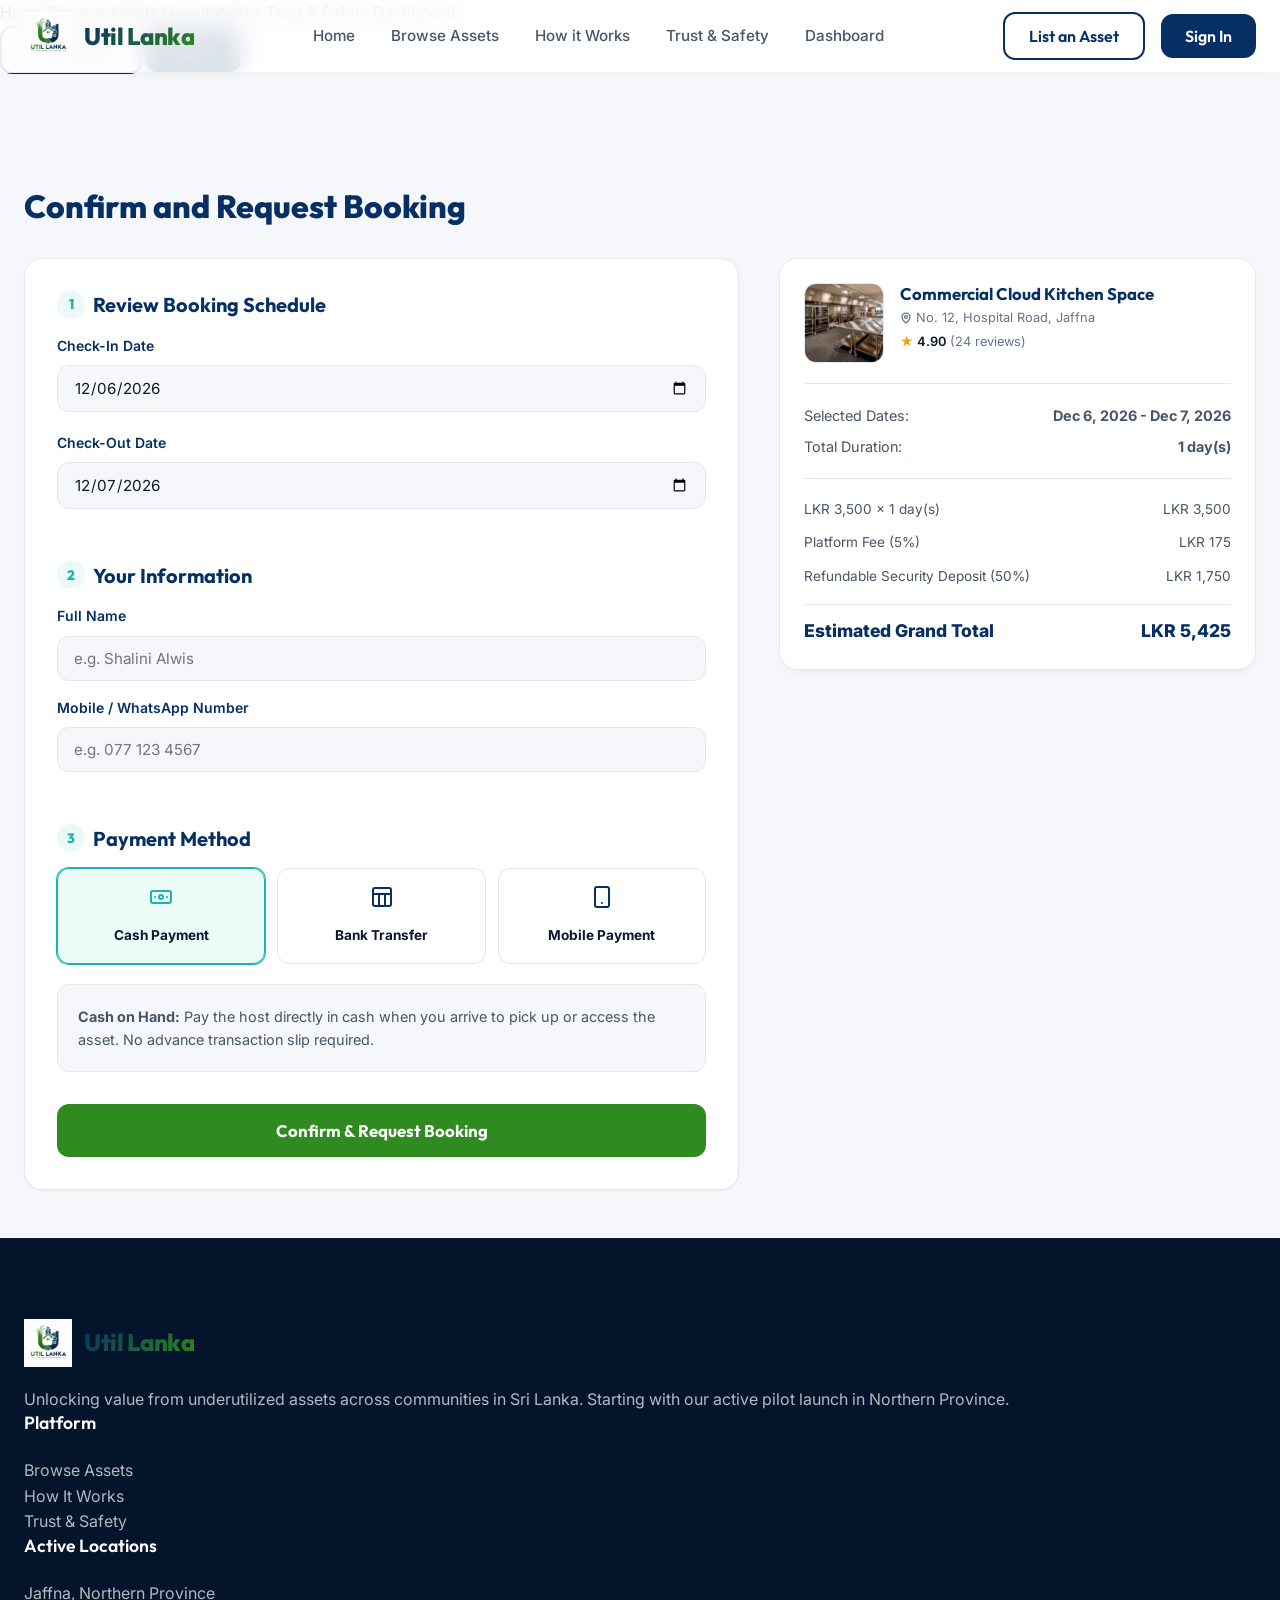
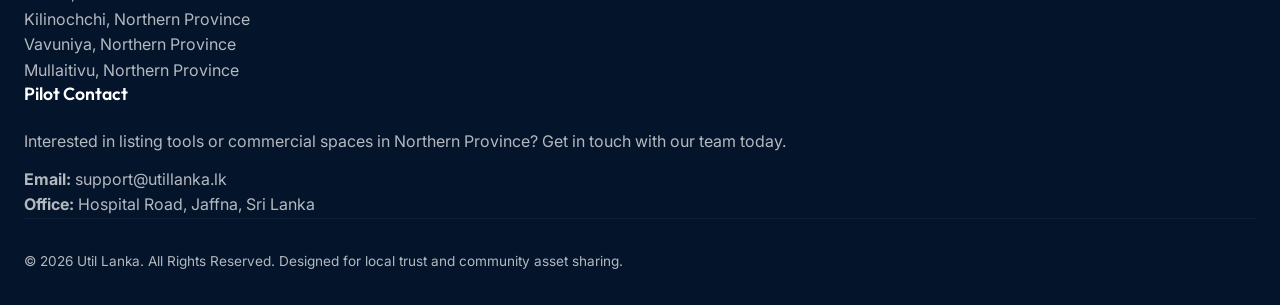
==== checkout.html @ 1662a89a "Initial commit" ====
<!DOCTYPE html>
<html lang="en">
<head>
  <meta charset="UTF-8">
  <meta name="viewport" content="width=device-width, initial-scale=1.0">
  <title>Confirm Your Booking | Util Lanka</title>
  <link rel="stylesheet" href="styles.css">
  <style>
    /* Checkout Page Styles */
    .checkout-page-wrapper {
      padding: 7rem 0 3rem 0;
      background-color: var(--bg-light);
      min-height: 100vh;
    }

    .checkout-title {
      font-size: 2rem;
      font-weight: 800;
      color: var(--primary-dark);
      margin-bottom: 2rem;
    }

    /* Column layout split */
    .checkout-split-layout {
      display: grid;
      grid-template-columns: 1.5fr 1fr;
      gap: 2.5rem;
      align-items: flex-start;
    }

    /* Checkout Left Panel Form Card */
    .checkout-form-card {
      background-color: var(--bg-white);
      border: 1px solid var(--border-light);
      border-radius: var(--radius-lg);
      padding: 2rem;
      box-shadow: var(--shadow-sm);
      display: flex;
      flex-direction: column;
      gap: 2rem;
    }

    .checkout-section-title {
      font-size: 1.25rem;
      font-weight: 700;
      color: var(--primary-dark);
      margin-bottom: 1rem;
      display: flex;
      align-items: center;
      gap: 0.5rem;
    }

    .checkout-section-title span.number {
      background-color: var(--accent-teal-light);
      color: var(--accent-teal);
      width: 1.75rem;
      height: 1.75rem;
      border-radius: var(--radius-full);
      display: flex;
      align-items: center;
      justify-content: center;
      font-size: 0.85rem;
      font-weight: 800;
    }

    /* Payment Tabs Selection */
    .payment-options-grid {
      display: grid;
      grid-template-columns: repeat(3, 1fr);
      gap: 0.75rem;
      margin-bottom: 1.25rem;
    }

    .payment-card {
      border: 1.5px solid var(--border-light);
      border-radius: var(--radius-md);
      padding: 1rem;
      text-align: center;
      cursor: pointer;
      transition: var(--transition-fast);
      display: flex;
      flex-direction: column;
      align-items: center;
      gap: 0.5rem;
      background-color: var(--bg-white);
    }

    .payment-card:hover {
      border-color: var(--primary-dark);
      background-color: var(--bg-light);
    }

    .payment-card.active {
      border-color: var(--accent-teal);
      background-color: var(--accent-teal-light);
      box-shadow: 0 0 0 1px var(--accent-teal);
    }

    .payment-card-icon {
      color: var(--primary-dark);
    }

    .payment-card.active .payment-card-icon {
      color: var(--accent-teal);
    }

    .payment-card-title {
      font-size: 0.85rem;
      font-weight: 700;
      color: var(--text-main);
    }

    .payment-info-container {
      background-color: var(--bg-light);
      border: 1px solid var(--border-light);
      border-radius: var(--radius-md);
      padding: 1.25rem;
      font-size: 0.9rem;
      color: var(--text-muted);
    }

    .payment-info-block {
      line-height: 1.6;
    }

    /* Right column sticky summary card */
    .checkout-summary-card {
      background-color: var(--bg-white);
      border: 1px solid var(--border-light);
      border-radius: var(--radius-lg);
      padding: 1.5rem;
      box-shadow: var(--shadow-md);
      position: sticky;
      top: 100px;
    }

    .summary-asset-row {
      display: flex;
      gap: 1rem;
      border-bottom: 1px solid var(--border-light);
      padding-bottom: 1.25rem;
      margin-bottom: 1.25rem;
    }

    .summary-asset-img {
      width: 80px;
      height: 80px;
      border-radius: var(--radius-md);
      object-fit: cover;
      border: 1px solid var(--border-light);
    }

    .summary-asset-details h4 {
      font-size: 1.05rem;
      font-weight: 700;
      color: var(--primary-dark);
      margin-bottom: 0.25rem;
    }

    .summary-asset-address {
      font-size: 0.8rem;
      color: var(--text-light);
      display: flex;
      align-items: center;
      gap: 0.25rem;
      margin-bottom: 0.25rem;
    }

    .summary-asset-rating {
      font-size: 0.8rem;
      font-weight: 600;
      color: var(--text-main);
      display: flex;
      align-items: center;
      gap: 0.25rem;
    }

    .summary-details-section {
      border-bottom: 1px solid var(--border-light);
      padding-bottom: 1.25rem;
      margin-bottom: 1.25rem;
      font-size: 0.9rem;
      color: var(--text-muted);
      display: flex;
      flex-direction: column;
      gap: 0.5rem;
    }

    .summary-details-row {
      display: flex;
      justify-content: space-between;
    }

    .checkout-totals-section {
      display: flex;
      flex-direction: column;
      gap: 0.75rem;
      font-size: 0.85rem;
      color: var(--text-muted);
    }

    .checkout-totals-row {
      display: flex;
      justify-content: space-between;
      align-items: center;
    }

    .checkout-totals-row.grand-total {
      font-size: 1.1rem;
      font-weight: 800;
      color: var(--primary-dark);
      border-top: 1px solid var(--border-light);
      padding-top: 0.75rem;
      margin-top: 0.25rem;
    }

    /* Success confirmation section overlay */
    .success-container {
      max-width: 650px;
      margin: 0 auto;
      background-color: var(--bg-white);
      border: 1px solid var(--border-light);
      border-radius: var(--radius-lg);
      padding: 3rem 2.5rem;
      box-shadow: var(--shadow-lg);
      text-align: center;
    }

    .success-icon-box {
      width: 5rem;
      height: 5rem;
      border-radius: var(--radius-full);
      background-color: rgba(47, 138, 31, 0.1);
      color: var(--primary-green);
      display: flex;
      align-items: center;
      justify-content: center;
      margin: 0 auto 1.5rem auto;
      box-shadow: var(--shadow-sm);
    }

    .success-heading {
      font-size: 1.75rem;
      font-weight: 800;
      color: var(--primary-dark);
      margin-bottom: 0.5rem;
    }

    .success-subtext {
      color: var(--text-muted);
      font-size: 1rem;
      margin-bottom: 2rem;
      line-height: 1.6;
    }

    .success-reference-badge {
      background-color: var(--bg-light);
      border: 1px solid var(--border-light);
      padding: 0.9rem 1.5rem;
      border-radius: var(--radius-md);
      font-family: monospace;
      font-size: 1.15rem;
      color: var(--primary-dark);
      margin-bottom: 2.5rem;
      display: inline-block;
    }

    .success-card-block {
      border: 1px solid var(--border-light);
      border-radius: var(--radius-md);
      padding: 1.25rem;
      text-align: left;
      margin-bottom: 2rem;
      background-color: var(--bg-light);
    }

    .success-card-block h4 {
      font-size: 1.05rem;
      color: var(--primary-dark);
      margin-bottom: 0.75rem;
      border-bottom: 1px solid var(--border-light);
      padding-bottom: 0.5rem;
    }

    .host-contact-row {
      display: grid;
      grid-template-columns: auto 1fr;
      gap: 1rem;
      align-items: center;
      margin-top: 0.75rem;
    }

    .host-contact-avatar {
      width: 3rem;
      height: 3rem;
      border-radius: var(--radius-full);
      background-color: var(--primary-dark);
      color: white;
      display: flex;
      align-items: center;
      justify-content: center;
      font-size: 1.25rem;
      font-weight: 700;
    }

    /* Response Modals */
    .modal-overlay {
      position: fixed;
      top: 0;
      left: 0;
      width: 100%;
      height: 100%;
      background-color: rgba(6, 47, 99, 0.4);
      backdrop-filter: blur(4px);
      z-index: 1000;
      display: flex;
      align-items: center;
      justify-content: center;
      opacity: 0;
      pointer-events: none;
      transition: opacity var(--transition-normal);
    }

    .modal-overlay.active {
      opacity: 1;
      pointer-events: auto;
    }

    .modal-card {
      background-color: var(--bg-white);
      border-radius: var(--radius-lg);
      width: 100%;
      max-width: 500px;
      box-shadow: var(--shadow-xl);
      overflow: hidden;
      transform: translateY(20px);
      transition: transform var(--transition-normal);
    }

    .modal-overlay.active .modal-card {
      transform: translateY(0);
    }

    .modal-header {
      padding: 1.25rem 1.5rem;
      background-color: var(--bg-light);
      border-bottom: 1px solid var(--border-light);
      display: flex;
      justify-content: space-between;
      align-items: center;
    }

    .modal-header h3 {
      font-size: 1.15rem;
      color: var(--primary-dark);
    }

    .modal-close {
      font-size: 1.5rem;
      font-weight: 700;
      color: var(--text-light);
      cursor: pointer;
      line-height: 1;
      transition: var(--transition-fast);
    }

    .modal-close:hover {
      color: var(--primary-dark);
    }

    .modal-body {
      padding: 1.5rem;
    }

    .modal-footer {
      padding: 1rem 1.5rem;
      background-color: var(--bg-light);
      border-top: 1px solid var(--border-light);
      display: flex;
      justify-content: flex-end;
      gap: 0.75rem;
    }

    /* Responsive */
    @media (max-width: 992px) {
      .checkout-split-layout {
        grid-template-columns: 1fr;
      }
      .checkout-summary-card {
        position: static;
      }
    }
  </style>
</head>
<body>

  <!-- HEADER / NAVBAR -->
  <header class="header scrolled">
    <div class="container">
      <nav class="navbar" aria-label="Main Navigation">
        <a href="index.html" class="logo-container">
          <img src="assets/logo.png" class="logo-img" alt="Util Lanka Logo">
          <span class="logo-text">Util Lanka</span>
        </a>
        
        <ul class="nav-menu">
          <li><a href="index.html" class="nav-link">Home</a></li>
          <li><a href="marketplace.html" class="nav-link">Browse Assets</a></li>
          <li><a href="index.html#how-it-works-section" class="nav-link">How it Works</a></li>
          <li><a href="index.html#trust-section" class="nav-link">Trust & Safety</a></li>
          <li><a href="dashboard.html" class="nav-link">Dashboard</a></li>
        </ul>
        
        <div class="nav-actions">
          <button class="btn btn-outline list-asset-trigger">List an Asset</button>
          <button class="btn btn-primary list-asset-trigger" style="background-color: var(--primary-dark);">Sign In</button>
        </div>

        <button class="menu-toggle" id="menu-toggle-btn" aria-label="Open Navigation Menu">
          <svg xmlns="http://www.w3.org/2000/svg" width="24" height="24" viewBox="0 0 24 24" fill="none" stroke="currentColor" stroke-width="2.5" stroke-linecap="round" stroke-linejoin="round">
            <line x1="3" y1="12" x2="21" y2="12"></line>
            <line x1="3" y1="6" x2="21" y2="6"></line>
            <line x1="3" y1="18" x2="21" y2="18"></line>
          </svg>
        </button>
      </nav>
    </div>
  </header>

  <!-- MOBILE MENU DRAWER -->
  <div class="mobile-menu-drawer" id="mobile-menu">
    <nav class="mobile-nav-links" aria-label="Mobile Navigation">
      <a href="index.html" class="mobile-nav-link">Home</a>
      <a href="marketplace.html" class="mobile-nav-link">Browse Assets</a>
      <a href="index.html#how-it-works-section" class="mobile-nav-link">How it Works</a>
      <a href="index.html#trust-section" class="mobile-nav-link">Trust & Safety</a>
      <a href="dashboard.html" class="mobile-nav-link">Dashboard</a>
    </nav>
    <div class="mobile-nav-actions">
      <button class="btn btn-outline mobile-btn list-asset-trigger">List an Asset</button>
      <button class="btn btn-primary mobile-btn list-asset-trigger" style="background-color: var(--primary-dark);">Sign In</button>
    </div>
  </div>

  <!-- CHECKOUT PAGE BODY CONTENT -->
  <main class="checkout-page-wrapper">
    <div class="container">
      
      <!-- Checkout Interactive Section -->
      <div id="main-checkout-section">
        <h1 class="checkout-title">Confirm and Request Booking</h1>

        <div class="checkout-split-layout">
          
          <!-- Left Forms Panel -->
          <div class="checkout-form-panel">
            <form id="checkout-booking-form" class="checkout-form-card">
              
              <!-- Step 1: Review Dates -->
              <div>
                <h3 class="checkout-section-title">
                  <span class="number">1</span>
                  Review Booking Schedule
                </h3>
                <div class="booking-date-grid">
                  <div class="form-group">
                    <label for="checkout-start-date">Check-In Date</label>
                    <input type="date" id="checkout-start-date" class="form-control" required>
                  </div>
                  <div class="form-group">
                    <label for="checkout-end-date">Check-Out Date</label>
                    <input type="date" id="checkout-end-date" class="form-control" required>
                  </div>
                </div>
              </div>

              <!-- Step 2: Contact Information -->
              <div>
                <h3 class="checkout-section-title">
                  <span class="number">2</span>
                  Your Information
                </h3>
                <div class="form-group" style="margin-bottom: 1rem;">
                  <label for="user-name">Full Name</label>
                  <input type="text" id="user-name" class="form-control" placeholder="e.g. Shalini Alwis" required>
                </div>
                <div class="form-group">
                  <label for="user-phone">Mobile / WhatsApp Number</label>
                  <input type="tel" id="user-phone" class="form-control" placeholder="e.g. 077 123 4567" required>
                </div>
              </div>

              <!-- Step 3: Payment Method -->
              <div>
                <h3 class="checkout-section-title">
                  <span class="number">3</span>
                  Payment Method
                </h3>
                
                <div class="payment-options-grid">
                  <div class="payment-card active" data-method="cash">
                    <div class="payment-card-icon">
                      <svg xmlns="http://www.w3.org/2000/svg" width="24" height="24" viewBox="0 0 24 24" fill="none" stroke="currentColor" stroke-width="2" stroke-linecap="round" stroke-linejoin="round"><rect x="2" y="6" width="20" height="12" rx="2"></rect><circle cx="12" cy="12" r="2"></circle><path d="M6 12h.01M18 12h.01"></path></svg>
                    </div>
                    <span class="payment-card-title">Cash Payment</span>
                  </div>

                  <div class="payment-card" data-method="bank">
                    <div class="payment-card-icon">
                      <svg xmlns="http://www.w3.org/2000/svg" width="24" height="24" viewBox="0 0 24 24" fill="none" stroke="currentColor" stroke-width="2" stroke-linecap="round" stroke-linejoin="round"><rect x="3" y="3" width="18" height="18" rx="2" ry="2"></rect><line x1="9" y1="21" x2="9" y2="9"></line><line x1="15" y1="21" x2="15" y2="9"></line><line x1="3" y1="9" x2="21" y2="9"></line></svg>
                    </div>
                    <span class="payment-card-title">Bank Transfer</span>
                  </div>

                  <div class="payment-card" data-method="mobile">
                    <div class="payment-card-icon">
                      <svg xmlns="http://www.w3.org/2000/svg" width="24" height="24" viewBox="0 0 24 24" fill="none" stroke="currentColor" stroke-width="2" stroke-linecap="round" stroke-linejoin="round"><rect x="5" y="2" width="14" height="20" rx="2" ry="2"></rect><line x1="12" y1="18" x2="12.01" y2="18"></line></svg>
                    </div>
                    <span class="payment-card-title">Mobile Payment</span>
                  </div>
                </div>

                <div class="payment-info-container">
                  <!-- Cash Payment info (Default) -->
                  <div class="payment-info-block" id="info-cash">
                    <p><strong>Cash on Hand:</strong> Pay the host directly in cash when you arrive to pick up or access the asset. No advance transaction slip required.</p>
                  </div>
                  
                  <!-- Bank Transfer info -->
                  <div class="payment-info-block" id="info-bank" style="display: none;">
                    <p style="margin-bottom: 0.5rem;"><strong>Bank Details:</strong> Transfer the deposit to Ceylon Bank. You can share the transfer slip with the host on pickup verification.</p>
                    <p style="font-family: monospace; font-size: 0.85rem; padding: 0.4rem; background-color: var(--bg-white); border-radius: var(--radius-sm); border: 1px solid var(--border-light);">
                      Bank: Ceylon Bank (Jaffna)<br>
                      Name: Util Lanka Pilot Escrow<br>
                      Acc: 9028109-02
                    </p>
                  </div>
                  
                  <!-- Mobile Payment info -->
                  <div class="payment-info-block" id="info-mobile" style="display: none;">
                    <p><strong>Mobile Money Transfer:</strong> Pay via eZ Cash or mCash to our central gateway mobile number: <strong>+94 77 987 6543</strong>. Please enter the transaction reference ID in your WhatsApp chat with the owner.</p>
                  </div>
                </div>
              </div>

              <!-- Button Confirmation Submit -->
              <button type="submit" id="btn-confirm-booking" class="btn btn-primary" style="width: 100%; padding: 1rem; font-size: 1.05rem; font-weight: 700; border-radius: var(--radius-md);">
                Confirm & Request Booking
              </button>

            </form>
          </div>

          <!-- Right Summary Sidebar Card -->
          <div class="checkout-summary-panel">
            <div class="checkout-summary-card">
              
              <div class="summary-asset-row">
                <img id="summary-img" src="" alt="Asset Image" class="summary-asset-img">
                <div class="summary-asset-details">
                  <h4 id="summary-title">Asset Title</h4>
                  <div class="summary-asset-address">
                    <svg xmlns="http://www.w3.org/2000/svg" width="12" height="12" viewBox="0 0 24 24" fill="none" stroke="currentColor" stroke-width="2.5"><path d="M20 10c0 6-8 12-8 12s-8-6-8-12a8 8 0 0 1 16 0Z"></path><circle cx="12" cy="10" r="3"></circle></svg>
                    <span id="summary-address">No. 12, Hospital Road, Jaffna</span>
                  </div>
                  <div class="summary-asset-rating">
                    <span style="color:#F59E0B">★</span> <span id="summary-rating">4.9</span> <span style="font-weight: 400; color: var(--text-light);" id="summary-reviews">(24)</span>
                  </div>
                </div>
              </div>

              <div class="summary-details-section">
                <div class="summary-details-row">
                  <span>Selected Dates:</span>
                  <strong id="summary-dates-label">Loading...</strong>
                </div>
                <div class="summary-details-row">
                  <span>Total Duration:</span>
                  <strong id="summary-duration-label">Loading...</strong>
                </div>
              </div>

              <div class="checkout-totals-section">
                <div class="checkout-totals-row">
                  <span id="price-item-label">Rent calculation</span>
                  <span id="price-item-total">LKR 0</span>
                </div>
                <div class="checkout-totals-row">
                  <span>Platform Fee (5%)</span>
                  <span id="platform-fee-total">LKR 0</span>
                </div>
                <div class="checkout-totals-row">
                  <span>Refundable Security Deposit (50%)</span>
                  <span id="deposit-total">LKR 0</span>
                </div>
                <div class="checkout-totals-row grand-total">
                  <span>Estimated Grand Total</span>
                  <span id="grand-total-amount">LKR 0</span>
                </div>
              </div>

            </div>
          </div>

        </div>
      </div>

      <!-- Success Confirmation Section (Hidden by Default) -->
      <div id="success-confirmation-section" style="display: none;">
        <div class="success-container">
          
          <div class="success-icon-box">
            <svg xmlns="http://www.w3.org/2000/svg" width="48" height="48" viewBox="0 0 24 24" fill="none" stroke="currentColor" stroke-width="3" stroke-linecap="round" stroke-linejoin="round">
              <polyline points="20 6 9 17 4 12"></polyline>
            </svg>
          </div>

          <h2 class="success-heading">Booking Confirmed Successfully!</h2>
          <p class="success-subtext">
            Your booking request has been submitted to our Northern Province sharing queue. We have secured the host calendar and notified them of your request.
          </p>

          <div class="success-reference-badge" id="success-ref-code">
            <strong>Reference ID:</strong> UTL-892102
          </div>

          <!-- Owner Contact details block -->
          <div class="success-card-block">
            <h4>Host Owner Contact Details</h4>
            <div class="host-contact-row">
              <div class="host-contact-avatar">H</div>
              <div>
                <p><strong id="success-owner-name">Shalini Alwis</strong></p>
                <p id="success-owner-phone" style="font-size: 0.9rem; color: var(--text-muted);">Phone: +94 77 987 6543</p>
                <p id="success-owner-email" style="font-size: 0.9rem; color: var(--text-muted);">Email: shalini.a@utillanka.lk</p>
              </div>
            </div>
          </div>

          <!-- Booking Summary details block -->
          <div class="success-card-block">
            <h4>Booking Request Summary</h4>
            <div style="font-size: 0.9rem; line-height: 1.7; color: var(--text-muted);">
              <p><strong>Asset:</strong> <span id="success-summary-title">Commercial Kitchen Space</span></p>
              <p><strong>Location:</strong> <span id="success-summary-address">No. 12, Hospital Road, Jaffna</span></p>
              <p><strong>Schedule:</strong> <span id="success-summary-dates">June 13, 2026 - June 17, 2026</span></p>
              <p><strong>Duration:</strong> <span id="success-summary-duration">4 day(s)</span></p>
            </div>
          </div>

          <p style="font-size: 0.85rem; color: var(--text-light); margin-bottom: 2rem; line-height: 1.6;">
            A coordinate verification agent will text you on WhatsApp within 4 hours to verify pickup logistics and complete verification checks.
          </p>

          <a href="marketplace.html" class="btn btn-primary" style="padding: 0.9rem 2.5rem; font-size: 1rem; border-radius: var(--radius-md); font-weight: 700; background-color: var(--primary-dark);">
            Return to Marketplace
          </a>

        </div>
      </div>

    </div>
  </main>

  <!-- FOOTER -->
  <footer class="footer">
    <div class="container">
      <div class="footer-grid">
        <div class="footer-col brand">
          <div class="logo-container" style="margin-bottom: 1.25rem;">
            <img src="assets/logo.png" class="logo-img" alt="Util Lanka Logo">
            <span class="logo-text" style="color: var(--bg-white);">Util Lanka</span>
          </div>
          <p class="footer-tagline">Unlocking value from underutilized assets across communities in Sri Lanka. Starting with our active pilot launch in Northern Province.</p>
        </div>
        
        <div class="footer-col links">
          <h4>Platform</h4>
          <ul>
            <li><a href="marketplace.html">Browse Assets</a></li>
            <li><a href="index.html#how-it-works-section">How It Works</a></li>
            <li><a href="index.html#trust-section">Trust & Safety</a></li>
          </ul>
        </div>
        
        <div class="footer-col links">
          <h4>Active Locations</h4>
          <ul>
            <li><a href="#">Jaffna, Northern Province</a></li>
            <li><a href="#">Kilinochchi, Northern Province</a></li>
            <li><a href="#">Vavuniya, Northern Province</a></li>
            <li><a href="#">Mullaitivu, Northern Province</a></li>
          </ul>
        </div>
        
        <div class="footer-col contact">
          <h4>Pilot Contact</h4>
          <p style="margin-bottom: 0.75rem;">Interested in listing tools or commercial spaces in Northern Province? Get in touch with our team today.</p>
          <p><strong>Email:</strong> support@utillanka.lk</p>
          <p><strong>Office:</strong> Hospital Road, Jaffna, Sri Lanka</p>
        </div>
      </div>
      
      <div class="footer-bottom">
        <p>&copy; 2026 Util Lanka. All Rights Reserved. Designed for local trust and community asset sharing.</p>
      </div>
    </div>
  </footer>

  <!-- LIST ASSET MODAL -->
  <div class="modal-overlay" id="list-asset-modal">
    <div class="modal-card">
      <div class="modal-header">
        <h3>List Your Asset</h3>
        <span class="modal-close" aria-label="Close modal">&times;</span>
      </div>

      <div class="modal-body">
        <div id="listing-form-content">
          <p style="color: var(--text-light); font-size: 0.85rem; margin-bottom: 1.5rem;">Fill in the details below. We verify every listing within 4 hours before publishing.</p>

          <form id="modal-listing-form">
            <div class="form-group">
              <label for="listing-title-input">Asset Title / Name</label>
              <input type="text" id="listing-title-input" class="form-control" placeholder="e.g. Commercial Cloud Kitchen Space near Hospital Road" required>
            </div>

            <div class="form-row">
              <div class="form-group">
                <label for="listing-category-select">Asset Category</label>
                <select id="listing-category-select" class="form-control" required>
                  <option value="kitchens">Kitchens</option>
                  <option value="vehicles">Vehicles</option>
                  <option value="equipment">Equipment</option>
                  <option value="storage">Storage</option>
                  <option value="parking">Parking</option>
                </select>
              </div>
              <div class="form-group">
                <label for="listing-location-select">Location Area</label>
                <select id="listing-location-select" class="form-control" required>
                  <option value="Jaffna">Jaffna</option>
                  <option value="Nallur">Nallur</option>
                  <option value="Chunnakam">Chunnakam</option>
                  <option value="Kilinochchi">Kilinochchi</option>
                  <option value="Vavuniya">Vavuniya</option>
                  <option value="Mullaitivu">Mullaitivu</option>
                  <option value="Point Pedro">Point Pedro</option>
                </select>
              </div>
            </div>

            <div class="form-row">
              <div class="form-group">
                <label for="listing-price-input">Rent Rate (LKR)</label>
                <input type="number" id="listing-price-input" class="form-control" placeholder="e.g. 4500" min="10" required>
              </div>
              <div class="form-group">
                <label for="listing-unit-select">Charging Unit</label>
                <select id="listing-unit-select" class="form-control" required>
                  <option value="hour">Per Hour</option>
                  <option value="day">Per Day</option>
                  <option value="month">Per Month</option>
                </select>
              </div>
            </div>

            <div class="form-group">
              <label for="listing-desc-input">Detailed Description & Specifications</label>
              <textarea id="listing-desc-input" class="form-control" rows="3" placeholder="Describe the specs, capacity, access, and rules..." required></textarea>
            </div>
            
            <button type="submit" style="display: none;" id="form-submit-trigger"></button>
          </form>
        </div>

        <div id="listing-success-content" style="display: none; text-align: center; padding: 2rem 1rem;">
          <div style="width: 4rem; height: 4rem; border-radius: var(--radius-full); background-color: rgba(47, 138, 31, 0.1); color: var(--primary-green); display: flex; align-items: center; justify-content: center; margin: 0 auto 1.5rem auto;">
            <svg xmlns="http://www.w3.org/2000/svg" width="36" height="36" viewBox="0 0 24 24" fill="none" stroke="currentColor" stroke-width="2.5" stroke-linecap="round" stroke-linejoin="round"><polyline points="20 6 9 17 4 12"></polyline></svg>
          </div>
          <h4 style="font-size: 1.25rem; color: var(--primary-dark); margin-bottom: 0.5rem;">Asset Submitted!</h4>
          <p style="color: var(--text-muted); font-size: 0.95rem; margin-bottom: 1rem;">
            Your listing details have been submitted. Our field verification agent in Northern Province will contact you shortly to check ownership and approve details.
          </p>
        </div>
      </div>

      <div class="modal-footer">
        <button class="btn btn-outline modal-close">Cancel</button>
        <button class="btn btn-primary" onclick="document.getElementById('form-submit-trigger').click()">Publish Listing</button>
      </div>
    </div>
  </div>

  <script src="checkout.js"></script>
</body>
</html>
---- styles.css ----
@import url('https://fonts.googleapis.com/css2?family=Inter:wght@300;400;500;600;700&family=Outfit:wght@400;500;600;700;800&display=swap');

:root {
  /* Design system tokens */
  --font-heading: 'Outfit', -apple-system, BlinkMacSystemFont, "Segoe UI", Roboto, sans-serif;
  --font-body: 'Inter', -apple-system, BlinkMacSystemFont, "Segoe UI", Roboto, sans-serif;

  /* Brand colors */
  --primary-dark: #062F63;
  --primary-dark-hover: #031E3F;
  --primary-green: #2F8A1F;
  --primary-green-hover: #216315;
  --accent-teal: #14B8A6;
  --accent-teal-hover: #0F9687;
  --accent-teal-light: rgba(20, 184, 166, 0.08);
  --bg-light: #F5F7FA;
  --bg-white: #FFFFFF;

  /* Text colors */
  --text-main: #0F172A;
  --text-muted: #475569;
  --text-light: #64748B;

  /* Borders and controls */
  --border-light: #E2E8F0;
  --border-focus: #14B8A6;

  /* Shadows */
  --shadow-sm: 0 1px 2px 0 rgba(0, 0, 0, 0.05);
  --shadow-md: 0 4px 6px -1px rgba(0, 0, 0, 0.03), 0 2px 4px -2px rgba(0, 0, 0, 0.03);
  --shadow-lg: 0 10px 15px -3px rgba(6, 47, 99, 0.06), 0 4px 6px -4px rgba(6, 47, 99, 0.04);
  --shadow-xl: 0 20px 25px -5px rgba(6, 47, 99, 0.08), 0 8px 10px -6px rgba(6, 47, 99, 0.06);
  --shadow-glow: 0 0 20px rgba(20, 184, 166, 0.15);
  --shadow-inset: inset 0 2px 4px 0 rgba(0, 0, 0, 0.05);

  /* Border radii */
  --radius-sm: 8px;
  --radius-md: 12px;
  --radius-lg: 18px;
  --radius-xl: 26px;
  --radius-full: 9999px;

  /* Transitions */
  --transition-fast: 0.15s ease;
  --transition-normal: 0.25s cubic-bezier(0.4, 0, 0.2, 1);
  --transition-slow: 0.4s cubic-bezier(0.4, 0, 0.2, 1);

  /* Maximum width container */
  --max-width: 1280px;
}

/* Reset */
*,
*::before,
*::after {
  box-sizing: border-box;
  margin: 0;
  padding: 0;
}

html {
  scroll-behavior: smooth;
  font-size: 16px;
}

body {
  font-family: var(--font-body);
  color: var(--text-main);
  background-color: var(--bg-white);
  line-height: 1.6;
  overflow-x: hidden;
  -webkit-font-smoothing: antialiased;
}

h1,
h2,
h3,
h4,
h5,
h6 {
  font-family: var(--font-heading);
  color: var(--primary-dark);
  font-weight: 700;
  line-height: 1.25;
}

a {
  color: inherit;
  text-decoration: none;
  transition: var(--transition-fast);
}

button,
input,
select,
textarea {
  font-family: inherit;
  font-size: inherit;
  color: inherit;
  border: none;
  outline: none;
  background: none;
}

img {
  max-width: 100%;
  height: auto;
  display: block;
}

ul {
  list-style: none;
}

/* Reusable Components & Layout utilities */
.container {
  width: 100%;
  max-width: var(--max-width);
  margin-right: auto;
  margin-left: auto;
  padding-right: 1.5rem;
  padding-left: 1.5rem;
}

.section {
  padding: 5.5rem 0;
}

.section-bg {
  background-color: var(--bg-light);
}

.section-header {
  text-align: center;
  max-width: 650px;
  margin: 0 auto 3.5rem auto;
}

.section-header h2 {
  font-size: 2.25rem;
  margin-bottom: 1rem;
}

.section-header p {
  color: var(--text-muted);
  font-size: 1.125rem;
}

.btn {
  display: inline-flex;
  align-items: center;
  justify-content: center;
  gap: 0.5rem;
  padding: 0.75rem 1.5rem;
  border-radius: var(--radius-md);
  font-weight: 600;
  cursor: pointer;
  transition: var(--transition-normal);
  font-family: var(--font-heading);
}

.btn-primary {
  background-color: var(--primary-green);
  color: var(--bg-white);
}

.btn-primary:hover {
  background-color: var(--primary-green-hover);
  transform: translateY(-2px);
  box-shadow: 0 4px 12px rgba(47, 138, 31, 0.2);
}

.btn-secondary {
  background-color: var(--primary-dark);
  color: var(--bg-white);
}

.btn-secondary:hover {
  background-color: var(--primary-dark-hover);
  transform: translateY(-2px);
  box-shadow: 0 4px 12px rgba(6, 47, 99, 0.2);
}

.btn-teal {
  background-color: var(--accent-teal);
  color: var(--bg-white);
}

.btn-teal:hover {
  background-color: var(--accent-teal-hover);
  transform: translateY(-2px);
  box-shadow: 0 4px 12px rgba(20, 184, 166, 0.2);
}

.btn-outline {
  border: 2px solid var(--primary-dark);
  color: var(--primary-dark);
}

.btn-outline:hover {
  background-color: var(--primary-dark);
  color: var(--bg-white);
  transform: translateY(-2px);
}

.btn-outline-teal {
  border: 2px solid var(--accent-teal);
  color: var(--accent-teal);
}

.btn-outline-teal:hover {
  background-color: var(--accent-teal);
  color: var(--bg-white);
  transform: translateY(-2px);
}

.badge {
  display: inline-block;
  padding: 0.25rem 0.75rem;
  border-radius: var(--radius-full);
  font-size: 0.75rem;
  font-weight: 600;
  text-transform: uppercase;
  letter-spacing: 0.05em;
}

.badge-teal {
  background-color: var(--accent-teal-light);
  color: var(--accent-teal);
}

.badge-green {
  background-color: rgba(47, 138, 31, 0.08);
  color: var(--primary-green);
}

.badge-dark {
  background-color: rgba(6, 47, 99, 0.08);
  color: var(--primary-dark);
}

/* NAVBAR */
.header {
  position: fixed;
  top: 0;
  left: 0;
  width: 100%;
  z-index: 1000;
  transition: var(--transition-normal);
  padding: 1.25rem 0;
}

.header.scrolled {
  background-color: rgba(255, 255, 255, 0.85);
  backdrop-filter: blur(12px);
  -webkit-backdrop-filter: blur(12px);
  box-shadow: var(--shadow-md);
  padding: 0.75rem 0;
  border-bottom: 1px solid rgba(226, 232, 240, 0.5);
}

.navbar {
  display: flex;
  align-items: center;
  justify-content: space-between;
}

.logo-container {
  display: flex;
  align-items: center;
  gap: 0.75rem;
}

.logo-img {
  height: 48px;
  width: 120;
  object-fit: contain;
}

.logo-text {
  font-family: var(--font-heading);
  font-size: 1.5rem;
  font-weight: 800;
  background: linear-gradient(135deg, var(--primary-dark), var(--primary-green));
  -webkit-background-clip: text;
  -webkit-text-fill-color: transparent;
  letter-spacing: -0.02em;
}

.nav-menu {
  display: flex;
  align-items: center;
  gap: 2.25rem;
}

.nav-link {
  font-weight: 500;
  font-size: 0.95rem;
  color: var(--text-muted);
  position: relative;
}

.nav-link:hover,
.nav-link.active {
  color: var(--primary-dark);
}

.nav-link::after {
  content: '';
  position: absolute;
  bottom: -4px;
  left: 0;
  width: 0;
  height: 2px;
  background-color: var(--accent-teal);
  transition: var(--transition-fast);
}

.nav-link:hover::after,
.nav-link.active::after {
  width: 100%;
}

.nav-actions {
  display: flex;
  align-items: center;
  gap: 1rem;
}

.menu-toggle {
  display: none;
  font-size: 1.5rem;
  color: var(--primary-dark);
  cursor: pointer;
}

/* HERO SECTION */
.hero {
  position: relative;
  padding: 10rem 0 7rem 0;
  background: radial-gradient(circle at 80% 20%, rgba(20, 184, 166, 0.08) 0%, transparent 40%),
    radial-gradient(circle at 10% 80%, rgba(47, 138, 31, 0.05) 0%, transparent 45%),
    var(--bg-light);
  overflow: hidden;
}

.hero::before {
  content: '';
  position: absolute;
  top: 0;
  left: 0;
  width: 100%;
  height: 100%;
  background-image: radial-gradient(var(--border-light) 1px, transparent 1px);
  background-size: 24px 24px;
  opacity: 0.4;
  pointer-events: none;
}

.hero-grid {
  display: grid;
  grid-template-columns: 1.1fr 0.9fr;
  gap: 4rem;
  align-items: center;
  position: relative;
  z-index: 2;
}

.hero-content h1 {
  font-size: 3.5rem;
  line-height: 1.15;
  margin-bottom: 1.5rem;
  font-weight: 800;
  letter-spacing: -0.03em;
}

.hero-content h1 span {
  color: var(--accent-teal);
  position: relative;
}

.hero-content p {
  font-size: 1.2rem;
  color: var(--text-muted);
  margin-bottom: 2.5rem;
  max-width: 580px;
}

.hero-tags {
  display: flex;
  flex-wrap: wrap;
  gap: 0.75rem;
  margin-bottom: 2rem;
  align-items: center;
}

.hero-tags span {
  font-size: 0.85rem;
  color: var(--text-light);
  font-weight: 500;
}

.hero-image-wrapper {
  position: relative;
}

.hero-blob {
  position: absolute;
  top: -10%;
  right: -10%;
  width: 120%;
  height: 120%;
  background: linear-gradient(135deg, rgba(6, 47, 99, 0.05) 0%, rgba(47, 138, 31, 0.05) 100%);
  border-radius: 60% 40% 30% 70% / 60% 30% 70% 40%;
  filter: blur(40px);
  z-index: 1;
}

.hero-img-card {
  position: relative;
  z-index: 2;
  border-radius: var(--radius-xl);
  overflow: hidden;
  box-shadow: var(--shadow-xl);
  border: 1px solid rgba(255, 255, 255, 0.6);
  transform: perspective(1000px) rotateY(-5deg) rotateX(5deg);
  transition: var(--transition-slow);
}

.hero-img-card:hover {
  transform: perspective(1000px) rotateY(0deg) rotateX(0deg);
}

/* Floating UX statistics cards in hero */
.floating-stat {
  position: absolute;
  background: rgba(255, 255, 255, 0.9);
  backdrop-filter: blur(8px);
  -webkit-backdrop-filter: blur(8px);
  border: 1px solid rgba(255, 255, 255, 0.8);
  border-radius: var(--radius-lg);
  padding: 1rem 1.25rem;
  box-shadow: var(--shadow-lg);
  z-index: 3;
  display: flex;
  align-items: center;
  gap: 0.75rem;
  animation: float 4s ease-in-out infinite alternate;
}

.floating-stat-1 {
  bottom: 8%;
  left: -8%;
  animation-delay: 0s;
}

.floating-stat-2 {
  top: 12%;
  right: -5%;
  animation-delay: 1.5s;
}

.floating-icon {
  width: 40px;
  height: 40px;
  border-radius: var(--radius-md);
  background-color: var(--accent-teal-light);
  color: var(--accent-teal);
  display: flex;
  align-items: center;
  justify-content: center;
  font-weight: bold;
}

.floating-icon.green {
  background-color: rgba(47, 138, 31, 0.08);
  color: var(--primary-green);
}

.floating-stat-text h4 {
  font-size: 1.125rem;
  font-weight: 700;
  margin-bottom: 0.1rem;
}

.floating-stat-text p {
  font-size: 0.75rem;
  color: var(--text-light);
  margin: 0;
}

@keyframes float {
  0% {
    transform: translateY(0px);
  }

  100% {
    transform: translateY(-10px);
  }
}

/* SEARCH BAR COMPONENT */
.search-widget {
  background-color: var(--bg-white);
  border-radius: var(--radius-xl);
  padding: 0.75rem;
  box-shadow: var(--shadow-xl);
  border: 1px solid var(--border-light);
  margin-top: 1.5rem;
  position: relative;
  z-index: 10;
}

.search-form {
  display: flex;
  align-items: center;
}

.search-group {
  flex: 1;
  padding: 0.5rem 1.25rem;
  display: flex;
  flex-direction: column;
  border-right: 1px solid var(--border-light);
}

.search-group:last-of-type {
  border-right: none;
}

.search-group label {
  font-size: 0.75rem;
  font-weight: 700;
  text-transform: uppercase;
  letter-spacing: 0.05em;
  color: var(--primary-dark);
  margin-bottom: 0.25rem;
  display: flex;
  align-items: center;
  gap: 0.35rem;
}

.search-group label svg {
  color: var(--accent-teal);
}

.search-group input,
.search-group select {
  font-size: 0.95rem;
  color: var(--text-main);
  font-weight: 500;
  width: 100%;
}

.search-group input::placeholder {
  color: var(--text-light);
}

.search-btn {
  height: 52px;
  width: 52px;
  background-color: var(--primary-dark);
  color: var(--bg-white);
  border-radius: var(--radius-lg);
  display: flex;
  align-items: center;
  justify-content: center;
  cursor: pointer;
  transition: var(--transition-normal);
  flex-shrink: 0;
  margin-left: 0.5rem;
}

.search-btn:hover {
  background-color: var(--accent-teal);
  box-shadow: 0 4px 10px rgba(20, 184, 166, 0.3);
  transform: scale(1.03);
}

.search-btn-text {
  display: none;
  font-weight: 600;
  font-family: var(--font-heading);
}

/* CATEGORIES */
.categories-grid {
  display: grid;
  grid-template-columns: repeat(5, 1fr);
  gap: 1.5rem;
}

.category-card {
  background-color: var(--bg-white);
  border: 1px solid var(--border-light);
  border-radius: var(--radius-lg);
  padding: 2rem 1.5rem;
  text-align: center;
  cursor: pointer;
  transition: var(--transition-normal);
  position: relative;
  overflow: hidden;
}

.category-card::before {
  content: '';
  position: absolute;
  top: 0;
  left: 0;
  width: 100%;
  height: 4px;
  background: linear-gradient(90deg, var(--accent-teal), var(--primary-green));
  transform: scaleX(0);
  transition: var(--transition-normal);
  transform-origin: left;
}

.category-icon-wrapper {
  width: 64px;
  height: 64px;
  border-radius: var(--radius-md);
  background-color: var(--bg-light);
  color: var(--primary-dark);
  display: flex;
  align-items: center;
  justify-content: center;
  margin: 0 auto 1.5rem auto;
  transition: var(--transition-normal);
}

.category-card h3 {
  font-size: 1.15rem;
  margin-bottom: 0.35rem;
  transition: var(--transition-fast);
}

.category-card p {
  font-size: 0.85rem;
  color: var(--text-light);
}

.category-card:hover {
  transform: translateY(-5px);
  box-shadow: var(--shadow-lg);
  border-color: transparent;
}

.category-card:hover::before {
  transform: scaleX(1);
}

.category-card:hover .category-icon-wrapper {
  background-color: var(--primary-dark);
  color: var(--bg-white);
  transform: scale(1.05);
}

.category-card.active {
  border-color: var(--accent-teal);
  box-shadow: var(--shadow-glow);
}

.category-card.active .category-icon-wrapper {
  background-color: var(--accent-teal);
  color: var(--bg-white);
}

/* LISTINGS SECTION */
.listings-filter-bar {
  display: flex;
  justify-content: space-between;
  align-items: center;
  margin-bottom: 2.5rem;
  flex-wrap: wrap;
  gap: 1rem;
}

.filter-tabs {
  display: flex;
  gap: 0.75rem;
  flex-wrap: wrap;
}

.filter-tab {
  padding: 0.5rem 1.25rem;
  border-radius: var(--radius-full);
  border: 1px solid var(--border-light);
  background-color: var(--bg-white);
  color: var(--text-muted);
  font-size: 0.875rem;
  font-weight: 500;
  cursor: pointer;
  transition: var(--transition-fast);
}

.filter-tab:hover,
.filter-tab.active {
  background-color: var(--primary-dark);
  color: var(--bg-white);
  border-color: var(--primary-dark);
}

.listings-grid {
  display: grid;
  grid-template-columns: repeat(auto-fill, minmax(300px, 1fr));
  gap: 2rem;
}

.listing-card {
  background-color: var(--bg-white);
  border: 1px solid var(--border-light);
  border-radius: var(--radius-lg);
  overflow: hidden;
  transition: var(--transition-normal);
  display: flex;
  flex-direction: column;
}

.listing-card:hover {
  transform: translateY(-6px);
  box-shadow: var(--shadow-lg);
}

.listing-image-container {
  position: relative;
  aspect-ratio: 4/3;
  overflow: hidden;
  background-color: var(--bg-light);
}

.listing-img {
  width: 100%;
  height: 100%;
  object-fit: cover;
  transition: var(--transition-slow);
}

.listing-card:hover .listing-img {
  transform: scale(1.06);
}

.listing-wishlist-btn {
  position: absolute;
  top: 1rem;
  right: 1rem;
  width: 36px;
  height: 36px;
  border-radius: var(--radius-full);
  background-color: rgba(255, 255, 255, 0.9);
  backdrop-filter: blur(4px);
  display: flex;
  align-items: center;
  justify-content: center;
  cursor: pointer;
  box-shadow: var(--shadow-sm);
  color: var(--text-light);
  transition: var(--transition-fast);
}

.listing-wishlist-btn:hover {
  color: #EF4444;
  transform: scale(1.1);
}

.listing-wishlist-btn.active {
  color: #EF4444;
}

.listing-category-badge {
  position: absolute;
  bottom: 1rem;
  left: 1rem;
  z-index: 2;
}

.listing-content {
  padding: 1.5rem;
  display: flex;
  flex-direction: column;
  flex-grow: 1;
}

.listing-meta {
  display: flex;
  justify-content: space-between;
  align-items: center;
  margin-bottom: 0.75rem;
  font-size: 0.85rem;
}

.listing-location {
  display: flex;
  align-items: center;
  gap: 0.35rem;
  color: var(--text-light);
  font-weight: 500;
}

.listing-location svg {
  color: var(--accent-teal);
}

.listing-rating {
  display: flex;
  align-items: center;
  gap: 0.25rem;
  color: var(--text-main);
  font-weight: 600;
}

.listing-rating svg {
  color: #FBBF24;
  fill: #FBBF24;
}

.listing-title {
  font-size: 1.2rem;
  margin-bottom: 0.5rem;
  line-height: 1.35;
  color: var(--primary-dark);
}

.listing-title a:hover {
  color: var(--accent-teal);
}

.listing-specs {
  display: flex;
  gap: 1rem;
  margin-bottom: 1.25rem;
  font-size: 0.8rem;
  color: var(--text-light);
  border-bottom: 1px solid var(--border-light);
  padding-bottom: 0.75rem;
}

.listing-spec-item {
  display: flex;
  align-items: center;
  gap: 0.35rem;
}

.listing-price-container {
  display: flex;
  justify-content: space-between;
  align-items: center;
  margin-top: auto;
}

.listing-price {
  font-family: var(--font-heading);
  font-size: 1.25rem;
  font-weight: 800;
  color: var(--primary-dark);
}

.listing-price span {
  font-family: var(--font-body);
  font-size: 0.85rem;
  color: var(--text-light);
  font-weight: 400;
}

.no-listings-found {
  grid-column: 1 / -1;
  text-align: center;
  padding: 4rem 2rem;
  background-color: var(--bg-light);
  border-radius: var(--radius-lg);
  border: 2px dashed var(--border-light);
}

.no-listings-found svg {
  color: var(--text-light);
  margin-bottom: 1rem;
}

.no-listings-found h3 {
  font-size: 1.25rem;
  margin-bottom: 0.5rem;
}

.no-listings-found p {
  color: var(--text-muted);
}

/* TRUST & VERIFICATION */
.trust-grid {
  display: grid;
  grid-template-columns: repeat(3, 1fr);
  gap: 2.5rem;
}

.trust-card {
  text-align: center;
  padding: 2.5rem 1.75rem;
  background-color: var(--bg-white);
  border-radius: var(--radius-lg);
  box-shadow: var(--shadow-md);
  border: 1px solid var(--border-light);
  transition: var(--transition-normal);
}

.trust-card:hover {
  transform: translateY(-5px);
  box-shadow: var(--shadow-lg);
}

.trust-icon-wrapper {
  width: 72px;
  height: 72px;
  border-radius: var(--radius-full);
  background-color: rgba(6, 47, 99, 0.05);
  color: var(--primary-dark);
  display: flex;
  align-items: center;
  justify-content: center;
  margin: 0 auto 1.5rem auto;
}

.trust-card.teal-accent .trust-icon-wrapper {
  background-color: var(--accent-teal-light);
  color: var(--accent-teal);
}

.trust-card.green-accent .trust-icon-wrapper {
  background-color: rgba(47, 138, 31, 0.05);
  color: var(--primary-green);
}

.trust-card h3 {
  font-size: 1.25rem;
  margin-bottom: 0.75rem;
}

.trust-card p {
  font-size: 0.95rem;
  color: var(--text-muted);
}

/* HOW IT WORKS SECTION */
.tabs-container {
  display: flex;
  justify-content: center;
  margin-bottom: 3rem;
}

.toggle-tabs {
  background-color: var(--border-light);
  padding: 0.35rem;
  border-radius: var(--radius-full);
  display: inline-flex;
  position: relative;
}

.toggle-tab {
  padding: 0.65rem 2rem;
  border-radius: var(--radius-full);
  font-family: var(--font-heading);
  font-weight: 600;
  cursor: pointer;
  transition: var(--transition-normal);
  z-index: 2;
  position: relative;
}

.toggle-tab.active {
  color: var(--bg-white);
  background-color: var(--primary-dark);
}

.stepper-content {
  display: none;
  animation: fadeIn 0.4s ease-in-out forwards;
}

.stepper-content.active {
  display: block;
}

@keyframes fadeIn {
  from {
    opacity: 0;
    transform: translateY(10px);
  }

  to {
    opacity: 1;
    transform: translateY(0);
  }
}

.steps-grid {
  display: grid;
  grid-template-columns: repeat(3, 1fr);
  gap: 3rem;
  position: relative;
}

.steps-grid::before {
  content: '';
  position: absolute;
  top: 60px;
  left: 15%;
  right: 15%;
  height: 2px;
  background-color: var(--border-light);
  z-index: 1;
}

.step-item {
  position: relative;
  z-index: 2;
  text-align: center;
}

.step-number {
  width: 52px;
  height: 52px;
  border-radius: var(--radius-full);
  background-color: var(--primary-dark);
  color: var(--bg-white);
  font-family: var(--font-heading);
  font-size: 1.25rem;
  font-weight: 700;
  display: flex;
  align-items: center;
  justify-content: center;
  margin: 0 auto 1.5rem auto;
  border: 4px solid var(--bg-white);
  box-shadow: var(--shadow-md);
  transition: var(--transition-normal);
}

.step-item:hover .step-number {
  background-color: var(--accent-teal);
  transform: scale(1.1);
}

.step-item h3 {
  font-size: 1.25rem;
  margin-bottom: 0.75rem;
}

.step-item p {
  color: var(--text-muted);
  font-size: 0.95rem;
  max-width: 280px;
  margin: 0 auto;
}

/* TESTIMONIALS SECTION */
.testimonials-slider {
  max-width: 900px;
  margin: 0 auto;
  position: relative;
  overflow: hidden;
}

.testimonials-track {
  display: flex;
  transition: transform 0.5s cubic-bezier(0.4, 0, 0.2, 1);
}

.testimonial-slide {
  min-width: 100%;
  padding: 1.5rem;
}

.testimonial-card {
  background-color: var(--bg-white);
  border-radius: var(--radius-xl);
  padding: 3rem;
  box-shadow: var(--shadow-lg);
  border: 1px solid var(--border-light);
  position: relative;
}

.testimonial-card::after {
  content: '"';
  position: absolute;
  top: 1.5rem;
  right: 3rem;
  font-family: var(--font-heading);
  font-size: 8rem;
  color: rgba(6, 47, 99, 0.04);
  line-height: 1;
}

.testimonial-stars {
  color: #FBBF24;
  margin-bottom: 1.5rem;
}

.testimonial-text {
  font-size: 1.25rem;
  color: var(--text-main);
  line-height: 1.6;
  margin-bottom: 2rem;
  font-style: italic;
  font-weight: 500;
}

.testimonial-user {
  display: flex;
  align-items: center;
  gap: 1.25rem;
}

.testimonial-avatar {
  width: 56px;
  height: 56px;
  border-radius: var(--radius-full);
  background-color: var(--border-light);
  object-fit: cover;
  border: 2px solid var(--accent-teal);
}

.testimonial-user-info h4 {
  font-size: 1.1rem;
  margin-bottom: 0.15rem;
}

.testimonial-user-info p {
  font-size: 0.85rem;
  color: var(--text-light);
  font-weight: 500;
}

.slider-controls {
  display: flex;
  justify-content: center;
  align-items: center;
  gap: 1.5rem;
  margin-top: 2rem;
}

.slider-btn {
  width: 44px;
  height: 44px;
  border-radius: var(--radius-full);
  border: 1px solid var(--border-light);
  background-color: var(--bg-white);
  color: var(--primary-dark);
  display: flex;
  align-items: center;
  justify-content: center;
  cursor: pointer;
  box-shadow: var(--shadow-sm);
  transition: var(--transition-fast);
}

.slider-btn:hover {
  background-color: var(--primary-dark);
  color: var(--bg-white);
  border-color: var(--primary-dark);
  transform: scale(1.05);
}

.slider-dots {
  display: flex;
  gap: 0.5rem;
}

.slider-dot {
  width: 8px;
  height: 8px;
  border-radius: var(--radius-full);
  background-color: var(--border-light);
  cursor: pointer;
  transition: var(--transition-fast);
}

.slider-dot.active {
  width: 24px;
  background-color: var(--accent-teal);
}

/* CTA BANNER SECTION */
.cta-banner {
  background: linear-gradient(135deg, var(--primary-dark) 0%, #0c4387 100%);
  border-radius: var(--radius-xl);
  padding: 5rem 4rem;
  color: var(--bg-white);
  position: relative;
  overflow: hidden;
  box-shadow: var(--shadow-xl);
}

.cta-banner::before {
  content: '';
  position: absolute;
  top: -20%;
  right: -10%;
  width: 450px;
  height: 450px;
  background: radial-gradient(circle, rgba(20, 184, 166, 0.15) 0%, transparent 70%);
  border-radius: var(--radius-full);
  pointer-events: none;
}

.cta-banner::after {
  content: '';
  position: absolute;
  bottom: -30%;
  left: -5%;
  width: 350px;
  height: 350px;
  background: radial-gradient(circle, rgba(47, 138, 31, 0.15) 0%, transparent 70%);
  border-radius: var(--radius-full);
  pointer-events: none;
}

.cta-grid {
  display: grid;
  grid-template-columns: 1.2fr 0.8fr;
  align-items: center;
  gap: 4rem;
  position: relative;
  z-index: 3;
}

.cta-content h2 {
  color: var(--bg-white);
  font-size: 2.5rem;
  margin-bottom: 1.25rem;
  font-weight: 800;
  letter-spacing: -0.02em;
}

.cta-content p {
  color: rgba(245, 247, 250, 0.85);
  font-size: 1.125rem;
  margin-bottom: 2rem;
  max-width: 600px;
}

.cta-stats {
  display: flex;
  gap: 2.5rem;
}

.cta-stat-item h3 {
  color: var(--accent-teal);
  font-size: 2rem;
  font-weight: 800;
  margin-bottom: 0.1rem;
}

.cta-stat-item p {
  font-size: 0.85rem;
  margin: 0;
}

.cta-actions {
  display: flex;
  flex-direction: column;
  gap: 1rem;
  align-items: flex-start;
  justify-content: center;
}

.cta-actions .btn {
  width: 100%;
  max-width: 280px;
}

.cta-actions .btn-white {
  background-color: var(--bg-white);
  color: var(--primary-dark);
}

.cta-actions .btn-white:hover {
  background-color: var(--bg-light);
  transform: translateY(-2px);
  box-shadow: 0 4px 12px rgba(255, 255, 255, 0.15);
}

/* FOOTER */
.footer {
  background-color: #03142B;
  color: rgba(255, 255, 255, 0.7);
  padding: 5rem 0 2rem 0;
  border-top: 1px solid rgba(255, 255, 255, 0.05);
}

.footer-top {
  display: grid;
  grid-template-columns: 1.5fr repeat(3, 1fr);
  gap: 4rem;
  margin-bottom: 4rem;
}

.footer-brand {
  display: flex;
  flex-direction: column;
  gap: 1.5rem;
}

.footer-logo-container {
  display: flex;
  align-items: center;
  gap: 0.75rem;
}

.footer-logo-img {
  height: 42px;
  width: auto;
  filter: brightness(0) invert(1);
}

.footer-logo-text {
  font-family: var(--font-heading);
  font-size: 1.35rem;
  font-weight: 800;
  color: var(--bg-white);
  letter-spacing: -0.02em;
}

.footer-brand p {
  font-size: 0.95rem;
  line-height: 1.6;
}

.footer-socials {
  display: flex;
  gap: 1rem;
}

.social-link {
  width: 38px;
  height: 38px;
  border-radius: var(--radius-full);
  background-color: rgba(255, 255, 255, 0.05);
  color: var(--bg-white);
  display: flex;
  align-items: center;
  justify-content: center;
  transition: var(--transition-fast);
}

.social-link:hover {
  background-color: var(--accent-teal);
  color: var(--bg-white);
  transform: translateY(-2px);
}

.footer-col h4 {
  color: var(--bg-white);
  font-size: 1.1rem;
  font-weight: 600;
  margin-bottom: 1.5rem;
}

.footer-links {
  display: flex;
  flex-direction: column;
  gap: 0.85rem;
}

.footer-links a {
  font-size: 0.95rem;
}

.footer-links a:hover {
  color: var(--accent-teal);
  padding-left: 4px;
}

.newsletter-form {
  display: flex;
  flex-direction: column;
  gap: 0.75rem;
}

.newsletter-input-group {
  display: flex;
  background-color: rgba(255, 255, 255, 0.05);
  border: 1px solid rgba(255, 255, 255, 0.1);
  border-radius: var(--radius-md);
  overflow: hidden;
  padding: 0.25rem;
}

.newsletter-input-group input {
  flex-grow: 1;
  padding: 0.5rem 0.75rem;
  color: var(--bg-white);
  font-size: 0.875rem;
}

.newsletter-input-group input::placeholder {
  color: rgba(255, 255, 255, 0.4);
}

.newsletter-btn {
  background-color: var(--accent-teal);
  color: var(--bg-white);
  padding: 0.5rem 1rem;
  border-radius: var(--radius-sm);
  cursor: pointer;
  transition: var(--transition-fast);
  font-weight: 600;
  font-size: 0.875rem;
}

.newsletter-btn:hover {
  background-color: var(--accent-teal-hover);
}

.newsletter-desc {
  font-size: 0.8rem;
  line-height: 1.4;
}

.footer-bottom {
  border-top: 1px solid rgba(255, 255, 255, 0.05);
  padding-top: 2rem;
  display: flex;
  justify-content: space-between;
  align-items: center;
  font-size: 0.85rem;
  flex-wrap: wrap;
  gap: 1rem;
}

.footer-bottom-links {
  display: flex;
  gap: 1.5rem;
}

.footer-bottom-links a:hover {
  color: var(--accent-teal);
}

/* INTERACTIVE MODALS */
.modal-overlay {
  position: fixed;
  top: 0;
  left: 0;
  width: 100%;
  height: 100%;
  background-color: rgba(6, 47, 99, 0.4);
  backdrop-filter: blur(8px);
  -webkit-backdrop-filter: blur(8px);
  z-index: 2000;
  display: flex;
  align-items: center;
  justify-content: center;
  opacity: 0;
  pointer-events: none;
  transition: opacity var(--transition-normal);
}

.modal-overlay.active {
  opacity: 1;
  pointer-events: auto;
}

.modal-card {
  background-color: var(--bg-white);
  border-radius: var(--radius-xl);
  width: 90%;
  max-width: 550px;
  box-shadow: var(--shadow-xl);
  overflow: hidden;
  transform: scale(0.9);
  transition: transform var(--transition-normal);
  border: 1px solid var(--border-light);
}

.modal-overlay.active .modal-card {
  transform: scale(1);
}

.modal-header {
  padding: 1.5rem 2rem;
  border-bottom: 1px solid var(--border-light);
  display: flex;
  justify-content: space-between;
  align-items: center;
  background-color: var(--bg-light);
}

.modal-header h3 {
  font-size: 1.35rem;
}

.modal-close {
  font-size: 1.5rem;
  color: var(--text-light);
  cursor: pointer;
  transition: var(--transition-fast);
}

.modal-close:hover {
  color: var(--text-main);
  transform: scale(1.1);
}

.modal-body {
  padding: 2rem;
  max-height: 75vh;
  overflow-y: auto;
}

.modal-footer {
  padding: 1.25rem 2rem;
  border-top: 1px solid var(--border-light);
  display: flex;
  justify-content: flex-end;
  gap: 1rem;
}

/* Form Styles inside Modals */
.form-group {
  margin-bottom: 1.25rem;
}

.form-group label {
  display: block;
  font-size: 0.875rem;
  font-weight: 600;
  color: var(--primary-dark);
  margin-bottom: 0.5rem;
}

.form-control {
  width: 100%;
  padding: 0.75rem 1rem;
  border: 1px solid var(--border-light);
  border-radius: var(--radius-md);
  font-size: 0.95rem;
  transition: var(--transition-fast);
  background-color: var(--bg-light);
}

.form-control:focus {
  border-color: var(--accent-teal);
  background-color: var(--bg-white);
  box-shadow: 0 0 0 3px rgba(20, 184, 166, 0.15);
}

.form-row {
  display: grid;
  grid-template-columns: 1fr 1fr;
  gap: 1rem;
}

/* Booking Summary styling */
.booking-summary-box {
  background-color: var(--bg-light);
  border-radius: var(--radius-md);
  padding: 1.25rem;
  margin-bottom: 1.5rem;
  border: 1px solid var(--border-light);
}

.booking-summary-row {
  display: flex;
  justify-content: space-between;
  margin-bottom: 0.5rem;
  font-size: 0.9rem;
}

.booking-summary-row:last-of-type {
  margin-bottom: 0;
  padding-top: 0.5rem;
  border-top: 1px solid var(--border-light);
  font-weight: 700;
  font-size: 1.05rem;
  color: var(--primary-dark);
}

.success-illustration {
  text-align: center;
  padding: 1.5rem 0;
}

.success-circle {
  width: 72px;
  height: 72px;
  border-radius: var(--radius-full);
  background-color: rgba(47, 138, 31, 0.1);
  color: var(--primary-green);
  display: flex;
  align-items: center;
  justify-content: center;
  margin: 0 auto 1.5rem auto;
  font-size: 2rem;
}

.success-illustration h4 {
  font-size: 1.5rem;
  margin-bottom: 0.5rem;
}

.success-illustration p {
  color: var(--text-muted);
}

/* Marketplace Preview Container */
.marketplace-preview {
  position: relative;
  z-index: 2;
  width: 100%;
  display: flex;
  flex-direction: column;
  gap: 1.25rem;
}

.preview-card {
  background: var(--bg-white);
  border: 1px solid var(--border-light);
  border-radius: var(--radius-lg);
  padding: 0.85rem;
  box-shadow: var(--shadow-lg);
  display: flex;
  gap: 1.15rem;
  align-items: center;
  position: relative;
  transition: var(--transition-normal);
  background-color: rgba(255, 255, 255, 0.95);
  backdrop-filter: blur(8px);
  -webkit-backdrop-filter: blur(8px);
}

.preview-card:hover {
  transform: translateY(-5px) scale(1.03) !important;
  box-shadow: var(--shadow-xl);
  border-color: var(--accent-teal);
  z-index: 20;
}

.preview-img {
  width: 76px;
  height: 76px;
  border-radius: var(--radius-md);
  object-fit: cover;
  flex-shrink: 0;
  background-color: var(--bg-light);
}

.preview-content {
  flex-grow: 1;
  min-width: 0;
}

.availability-badge {
  position: absolute;
  top: 0.75rem;
  right: 0.75rem;
  font-size: 0.65rem;
  font-weight: 700;
  padding: 0.15rem 0.5rem;
  border-radius: var(--radius-full);
}

.availability-badge.green {
  background-color: rgba(47, 138, 31, 0.08);
  color: var(--primary-green);
}

.availability-badge.orange {
  background-color: rgba(245, 158, 11, 0.08);
  color: #D97706;
}

.preview-meta {
  display: flex;
  justify-content: space-between;
  align-items: center;
  margin-bottom: 0.25rem;
  font-size: 0.75rem;
}

.preview-location {
  display: flex;
  align-items: center;
  gap: 0.25rem;
  color: var(--text-light);
  font-weight: 500;
  white-space: nowrap;
  overflow: hidden;
  text-overflow: ellipsis;
  max-width: 160px;
}

.preview-location svg {
  color: var(--accent-teal);
  flex-shrink: 0;
}

.preview-rating {
  font-weight: 700;
  color: #FBBF24;
}

.preview-title {
  font-size: 0.95rem;
  color: var(--primary-dark);
  margin-bottom: 0.25rem;
  font-weight: 700;
  display: flex;
  align-items: center;
  gap: 0.5rem;
}

.verified-tag {
  font-size: 0.6rem;
  font-weight: 600;
  color: var(--accent-teal);
  background-color: var(--accent-teal-light);
  padding: 0.05rem 0.35rem;
  border-radius: var(--radius-sm);
  text-transform: uppercase;
  flex-shrink: 0;
}

.preview-price {
  font-family: var(--font-heading);
  font-size: 1.05rem;
  font-weight: 800;
  color: var(--text-main);
}

.preview-price span {
  font-family: var(--font-body);
  font-size: 0.75rem;
  color: var(--text-light);
  font-weight: 400;
}

/* Activity notifications styling */
.activity-popup {
  position: absolute;
  left: -2.5rem;
  background: var(--bg-white);
  border: 1px solid var(--border-light);
  box-shadow: var(--shadow-xl);
  border-radius: var(--radius-md);
  padding: 0.5rem 0.85rem;
  display: flex;
  align-items: center;
  gap: 0.5rem;
  z-index: 10;
  font-size: 0.725rem;
  width: 250px;
  animation: float-activity 4s ease-in-out infinite alternate;
  border-left: 4px solid var(--primary-green);
  top: 18%;
}

.activity-popup.second {
  animation-delay: 2.2s;
  top: auto;
  bottom: 12%;
  left: auto;
  right: -2rem;
  border-left: 4px solid var(--accent-teal);
}

.activity-dot {
  width: 8px;
  height: 8px;
  border-radius: var(--radius-full);
  flex-shrink: 0;
}

.activity-dot.green {
  background-color: var(--primary-green);
  box-shadow: 0 0 8px var(--primary-green);
}

.activity-dot.blue {
  background-color: var(--accent-teal);
  box-shadow: 0 0 8px var(--accent-teal);
}

.activity-text {
  color: var(--text-muted);
  line-height: 1.35;
}

.activity-text strong {
  color: var(--text-main);
}

/* Floating verified launch badge */
.floating-verified-badge {
  position: absolute;
  top: -2.5rem;
  right: -1rem;
  background: var(--primary-dark);
  color: var(--bg-white);
  border-radius: var(--radius-lg);
  padding: 0.65rem 1rem;
  box-shadow: var(--shadow-lg);
  z-index: 5;
  display: flex;
  align-items: center;
  gap: 0.65rem;
}

.floating-verified-badge .badge-icon {
  width: 24px;
  height: 24px;
  border-radius: var(--radius-full);
  background-color: var(--accent-teal);
  display: flex;
  align-items: center;
  justify-content: center;
  font-weight: bold;
  font-size: 0.8rem;
  color: var(--bg-white);
}

.floating-verified-badge h4 {
  font-size: 0.825rem;
  color: var(--bg-white);
  margin: 0;
  font-weight: 700;
}

.floating-verified-badge p {
  font-size: 0.675rem;
  color: rgba(255, 255, 255, 0.7);
  margin: 0;
}

@keyframes float-activity {
  0% { transform: translateY(0px); }
  100% { transform: translateY(-8px); }
}

/* RESPONSIVE BREAKPOINTS */

@media (max-width: 1200px) {
  .hero-content h1 {
    font-size: 3rem;
  }

  .cta-banner {
    padding: 4rem 3rem;
  }
}

@media (max-width: 1024px) {
  .hero-grid {
    grid-template-columns: 1fr;
    gap: 3rem;
  }

  .hero-image-wrapper {
    max-width: 500px;
    margin: 0 auto;
    width: 100%;
  }

  .hero-content {
    text-align: center;
  }

  .hero-content p {
    margin-left: auto;
    margin-right: auto;
  }

  .hero-tags {
    justify-content: center;
  }

  .search-widget {
    margin-top: 2.5rem;
  }

  .categories-grid {
    grid-template-columns: repeat(3, 1fr);
  }

  .trust-grid {
    grid-template-columns: 1fr;
    gap: 1.5rem;
    max-width: 500px;
    margin: 0 auto;
  }

  .steps-grid {
    grid-template-columns: 1fr;
    gap: 2.5rem;
  }

  .steps-grid::before {
    display: none;
  }

  .cta-grid {
    grid-template-columns: 1fr;
    gap: 2.5rem;
    text-align: center;
  }

  .cta-stats {
    justify-content: center;
  }

  .cta-actions {
    align-items: center;
  }

  .footer-top {
    grid-template-columns: 1fr 1fr;
    gap: 3rem;
  }
}

@media (max-width: 768px) {
  .section {
    padding: 4rem 0;
  }

  .section-header h2 {
    font-size: 1.85rem;
  }

  .nav-menu {
    display: none;
    /* Mobile menu drawer will replace this */
  }

  .nav-actions {
    display: none;
  }

  .menu-toggle {
    display: block;
  }

  /* Mobile Menu active states in JS */
  .header.menu-open {
    background-color: var(--bg-white);
  }

  .mobile-menu-drawer {
    position: fixed;
    top: 0;
    right: -100%;
    width: 280px;
    height: 100vh;
    background-color: var(--bg-white);
    box-shadow: var(--shadow-xl);
    z-index: 1500;
    padding: 6rem 2rem 2rem 2rem;
    display: flex;
    flex-direction: column;
    gap: 2rem;
    transition: right var(--transition-normal);
  }

  .mobile-menu-drawer.active {
    right: 0;
  }

  .mobile-nav-links {
    display: flex;
    flex-direction: column;
    gap: 1.5rem;
  }

  .mobile-nav-link {
    font-size: 1.15rem;
    font-family: var(--font-heading);
    font-weight: 600;
  }

  .mobile-nav-actions {
    margin-top: auto;
    display: flex;
    flex-direction: column;
    gap: 1rem;
  }

  .mobile-nav-actions .btn {
    width: 100%;
  }

  .search-form {
    flex-direction: column;
    align-items: stretch;
  }

  .search-group {
    border-right: none;
    border-bottom: 1px solid var(--border-light);
    padding: 0.75rem 0.5rem;
  }

  .search-group:last-of-type {
    border-bottom: none;
  }

  .search-btn {
    width: 100%;
    height: 48px;
    border-radius: var(--radius-md);
    margin-left: 0;
    margin-top: 0.75rem;
    gap: 0.5rem;
  }

  .search-btn-text {
    display: inline;
  }

  .categories-grid {
    grid-template-columns: repeat(2, 1fr);
    gap: 1rem;
  }

  .testimonial-card {
    padding: 2rem 1.5rem;
  }

  .testimonial-text {
    font-size: 1.1rem;
  }
}

@media (max-width: 480px) {
  .categories-grid {
    grid-template-columns: 1fr;
  }

  .footer-top {
    grid-template-columns: 1fr;
    gap: 2.5rem;
  }

  .footer-bottom {
    flex-direction: column-reverse;
    text-align: center;
  }

  .footer-bottom-links {
    justify-content: center;
  }

  .hero-content h1 {
    font-size: 2.35rem;
  }
}
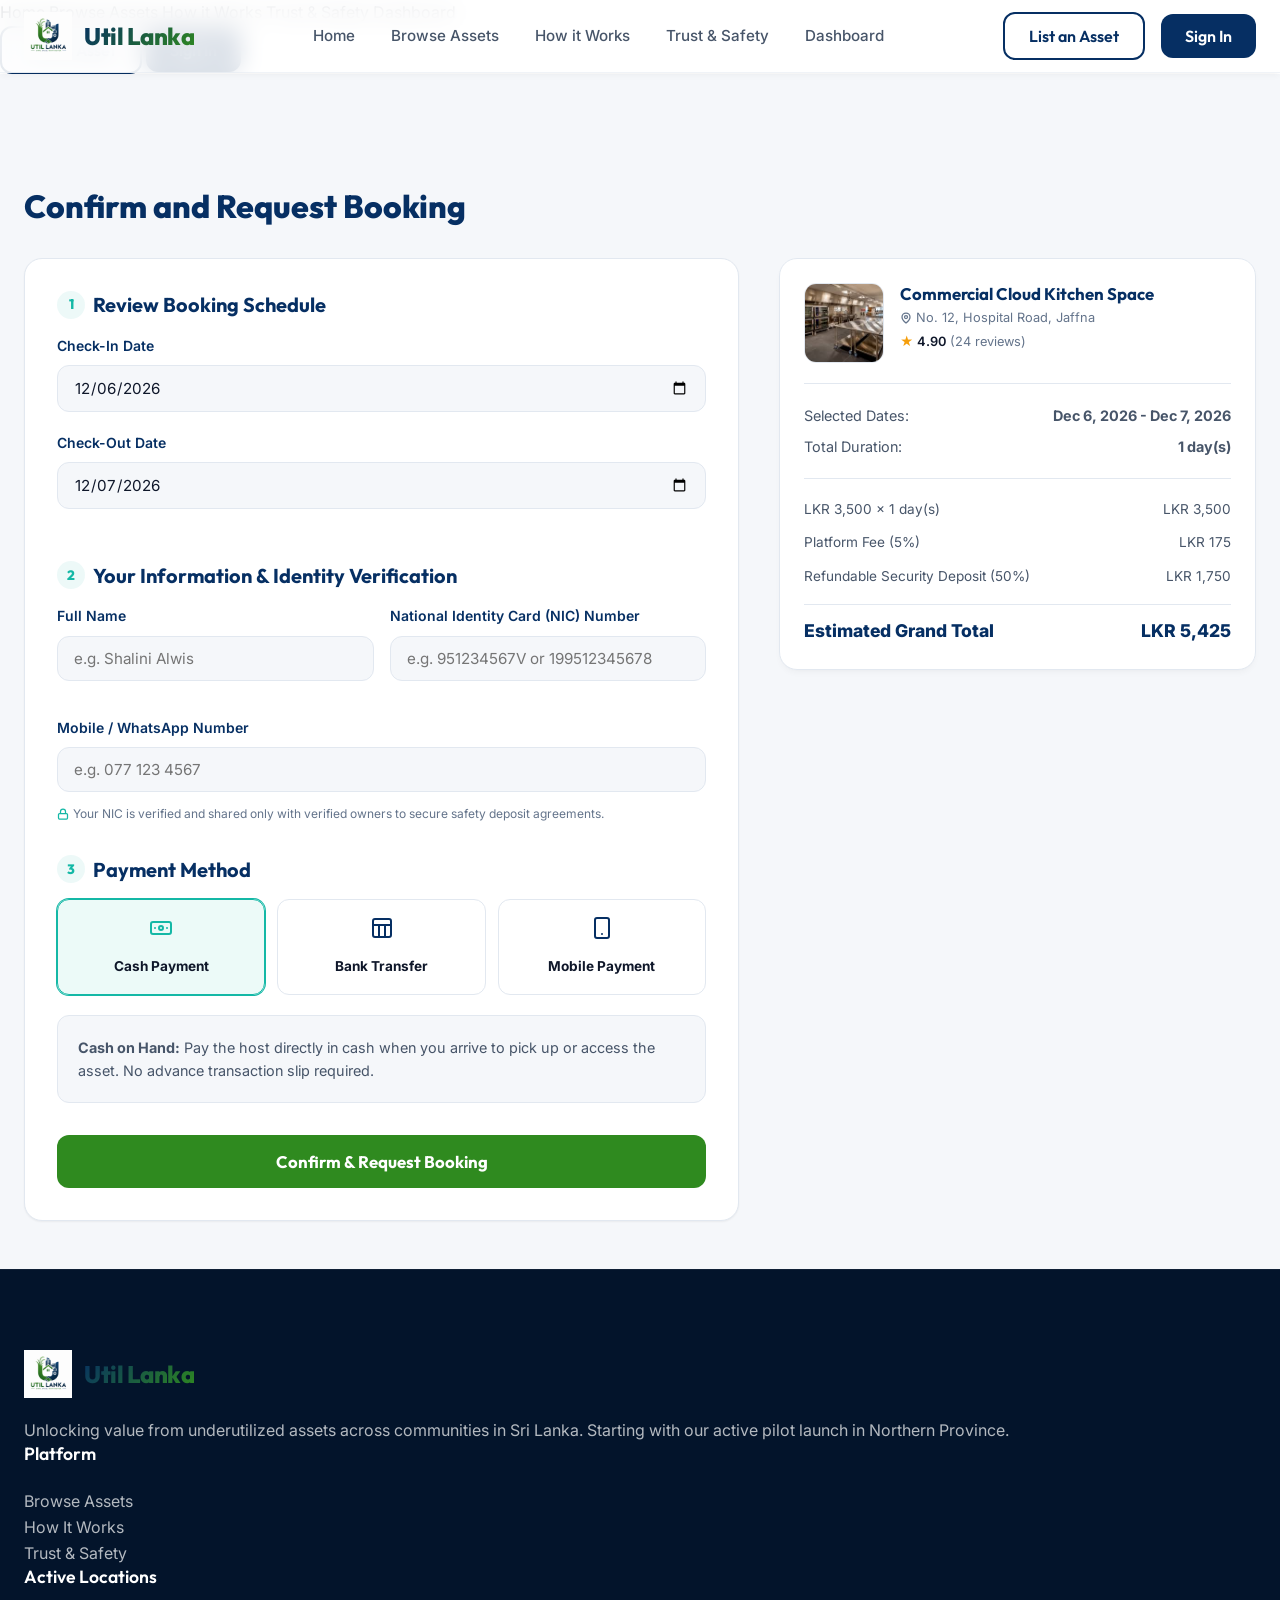
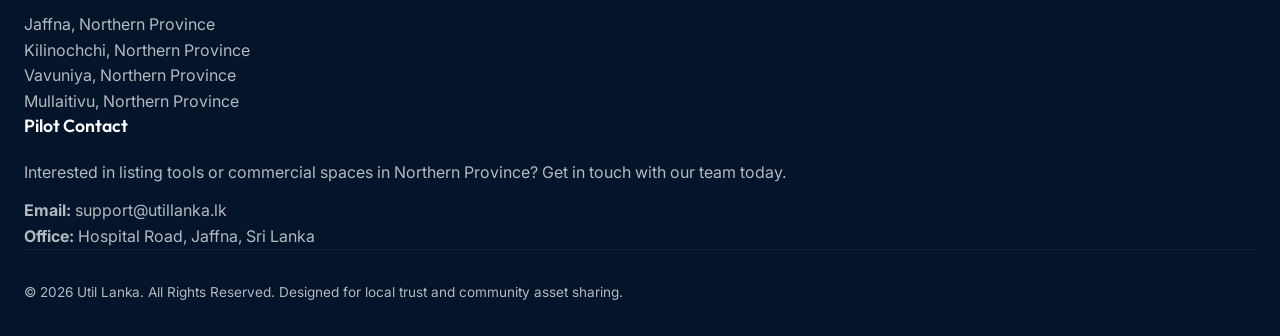
==== commit 69c123b0: "Trigger redeploy" ====
--- a/checkout.html
+++ b/checkout.html
@@ -462,32 +462,62 @@
                   <span class="number">1</span>
                   Review Booking Schedule
                 </h3>
-                <div class="booking-date-grid">
+                
+                <!-- Daily Schedule Inputs -->
+                <div id="checkout-daily-schedule" class="booking-date-grid">
                   <div class="form-group">
                     <label for="checkout-start-date">Check-In Date</label>
-                    <input type="date" id="checkout-start-date" class="form-control" required>
+                    <input type="date" id="checkout-start-date" class="form-control">
                   </div>
                   <div class="form-group">
                     <label for="checkout-end-date">Check-Out Date</label>
-                    <input type="date" id="checkout-end-date" class="form-control" required>
-                  </div>
-                </div>
-              </div>
-
-              <!-- Step 2: Contact Information -->
+                    <input type="date" id="checkout-end-date" class="form-control">
+                  </div>
+                </div>
+
+                <!-- Hourly Schedule Inputs -->
+                <div id="checkout-hourly-schedule" style="display: none;">
+                  <div style="display: grid; grid-template-columns: 1fr 1fr; gap: 0.75rem; margin-bottom: 0.75rem;">
+                    <div class="form-group">
+                      <label for="checkout-rent-date">Rent Date</label>
+                      <input type="date" id="checkout-rent-date" class="form-control">
+                    </div>
+                    <div class="form-group">
+                      <label for="checkout-rent-time">Start Time</label>
+                      <input type="time" id="checkout-rent-time" class="form-control">
+                    </div>
+                  </div>
+                  <div class="form-group">
+                    <label for="checkout-rent-hours">Duration (Hours)</label>
+                    <input type="number" id="checkout-rent-hours" class="form-control" min="1" max="24">
+                  </div>
+                </div>
+              </div>
+
+              <!-- Step 2: Contact Information & Identity Verification -->
               <div>
                 <h3 class="checkout-section-title">
                   <span class="number">2</span>
-                  Your Information
+                  Your Information & Identity Verification
                 </h3>
-                <div class="form-group" style="margin-bottom: 1rem;">
-                  <label for="user-name">Full Name</label>
-                  <input type="text" id="user-name" class="form-control" placeholder="e.g. Shalini Alwis" required>
-                </div>
-                <div class="form-group">
+                <div class="form-row" style="margin-bottom: 1rem;">
+                  <div class="form-group">
+                    <label for="user-name">Full Name</label>
+                    <input type="text" id="user-name" class="form-control" placeholder="e.g. Shalini Alwis" required>
+                  </div>
+                  <div class="form-group">
+                    <label for="user-nic">National Identity Card (NIC) Number</label>
+                    <input type="text" id="user-nic" class="form-control" placeholder="e.g. 951234567V or 199512345678" required>
+                  </div>
+                </div>
+                <div class="form-group" style="margin-bottom: 0.75rem;">
                   <label for="user-phone">Mobile / WhatsApp Number</label>
                   <input type="tel" id="user-phone" class="form-control" placeholder="e.g. 077 123 4567" required>
                 </div>
+                <p style="font-size: 0.75rem; color: var(--text-light); display: flex; align-items: center; gap: 0.25rem; margin-top: 0.5rem;">
+                  <svg xmlns="http://www.w3.org/2000/svg" width="12" height="12" viewBox="0 0 24 24" fill="none" stroke="currentColor" stroke-width="2.5" style="color: var(--accent-teal);"><rect x="3" y="11" width="18" height="11" rx="2" ry="2"></rect><path d="M7 11V7a5 5 0 0 1 10 0v4"></path></svg>
+                  Your NIC is verified and shared only with verified owners to secure safety deposit agreements.
+                </p>
               </div>
 
               <!-- Step 3: Payment Method -->
@@ -645,6 +675,7 @@
               <p><strong>Location:</strong> <span id="success-summary-address">No. 12, Hospital Road, Jaffna</span></p>
               <p><strong>Schedule:</strong> <span id="success-summary-dates">June 13, 2026 - June 17, 2026</span></p>
               <p><strong>Duration:</strong> <span id="success-summary-duration">4 day(s)</span></p>
+              <p><strong>Renter Verified NIC:</strong> <span id="success-summary-nic">951234567V</span></p>
             </div>
           </div>
 
@@ -769,6 +800,43 @@
               <label for="listing-desc-input">Detailed Description & Specifications</label>
               <textarea id="listing-desc-input" class="form-control" rows="3" placeholder="Describe the specs, capacity, access, and rules..." required></textarea>
             </div>
+
+            <!-- Upload Asset Images Section -->
+            <div class="form-group upload-section">
+              <label>Upload Asset Images</label>
+              <p class="upload-subtitle">Upload clear and real photos of your asset</p>
+              
+              <div class="upload-dropzone" id="listing-dropzone">
+                <input type="file" id="listing-file-input" multiple accept="image/png, image/jpeg, image/jpg" style="display: none;">
+                <svg xmlns="http://www.w3.org/2000/svg" width="32" height="32" viewBox="0 0 24 24" fill="none" stroke="currentColor" stroke-width="2" stroke-linecap="round" stroke-linejoin="round" class="upload-icon">
+                  <path d="M21 15v4a2 2 0 0 1-2 2H5a2 2 0 0 1-2-2v-4"></path>
+                  <polyline points="17 8 12 3 7 8"></polyline>
+                  <line x1="12" y1="3" x2="12" y2="15"></line>
+                </svg>
+                <p class="upload-dropzone-text">Drag & drop files here or <span class="upload-link">browse</span></p>
+                <button type="button" class="btn btn-outline-teal upload-btn" id="listing-upload-btn" style="margin-top: 0.25rem; padding: 0.4rem 1rem; font-size: 0.8rem; border-radius: var(--radius-md);">Choose Files</button>
+                <p class="upload-dropzone-subtext" style="margin-top: 0.25rem;">PNG, JPG up to 5MB</p>
+              </div>
+
+              <div class="upload-preview-grid" id="listing-preview-grid">
+                <div class="preview-placeholder active">
+                  <span class="placeholder-text">Required</span>
+                </div>
+                <div class="preview-placeholder"></div>
+                <div class="preview-placeholder"></div>
+              </div>
+
+              <div class="upload-info-box">
+                <div class="upload-guidelines">
+                  <p class="guideline-item text-green">● At least one image is required</p>
+                  <p class="guideline-item">● Listings are reviewed before approval</p>
+                </div>
+                <div class="upload-notices">
+                  <p class="notice-item">🔒 <strong>Trust & Verification Policy:</strong></p>
+                  <p class="notice-item">Only real asset images are allowed. Misleading listings may be removed. Images help build trust with renters.</p>
+                </div>
+              </div>
+            </div>
             
             <button type="submit" style="display: none;" id="form-submit-trigger"></button>
           </form>
@@ -792,6 +860,7 @@
     </div>
   </div>
 
+  <script src="upload.js"></script>
   <script src="checkout.js"></script>
 </body>
 </html>
--- a/styles.css
+++ b/styles.css
@@ -1599,238 +1599,105 @@
   color: var(--text-muted);
 }
 
-/* Marketplace Preview Container */
-.marketplace-preview {
+/* Hero Vision Card Showcase */
+.hero-vision-card {
+  background: rgba(255, 255, 255, 0.85);
+  backdrop-filter: blur(16px);
+  -webkit-backdrop-filter: blur(16px);
+  border: 1px solid rgba(255, 255, 255, 0.4);
+  border-radius: var(--radius-xl);
+  padding: 3rem 2.5rem;
+  box-shadow: var(--shadow-xl);
+  transition: var(--transition-normal);
   position: relative;
   z-index: 2;
-  width: 100%;
-  display: flex;
-  flex-direction: column;
-  gap: 1.25rem;
-}
-
-.preview-card {
+  animation: vision-float 6s ease-in-out infinite alternate;
+}
+
+.hero-vision-card:hover {
+  transform: translateY(-5px);
+  box-shadow: var(--shadow-xl), var(--shadow-glow);
+  border-color: rgba(20, 184, 166, 0.3);
+}
+
+.vision-logo-container {
+  display: flex;
+  justify-content: center;
+  align-items: center;
   background: var(--bg-white);
+  border-radius: var(--radius-lg);
+  padding: 1rem 1.5rem;
+  box-shadow: var(--shadow-sm);
   border: 1px solid var(--border-light);
-  border-radius: var(--radius-lg);
-  padding: 0.85rem;
-  box-shadow: var(--shadow-lg);
-  display: flex;
-  gap: 1.15rem;
-  align-items: center;
-  position: relative;
+  width: fit-content;
+  margin: 0 auto 2rem auto;
   transition: var(--transition-normal);
-  background-color: rgba(255, 255, 255, 0.95);
-  backdrop-filter: blur(8px);
-  -webkit-backdrop-filter: blur(8px);
-}
-
-.preview-card:hover {
-  transform: translateY(-5px) scale(1.03) !important;
-  box-shadow: var(--shadow-xl);
+}
+
+.hero-vision-card:hover .vision-logo-container {
+  transform: scale(1.03);
   border-color: var(--accent-teal);
-  z-index: 20;
-}
-
-.preview-img {
-  width: 76px;
-  height: 76px;
-  border-radius: var(--radius-md);
-  object-fit: cover;
-  flex-shrink: 0;
-  background-color: var(--bg-light);
-}
-
-.preview-content {
-  flex-grow: 1;
-  min-width: 0;
-}
-
-.availability-badge {
-  position: absolute;
-  top: 0.75rem;
-  right: 0.75rem;
-  font-size: 0.65rem;
-  font-weight: 700;
-  padding: 0.15rem 0.5rem;
+  box-shadow: var(--shadow-md);
+}
+
+.vision-logo {
+  max-height: 54px;
+  width: auto;
+  object-fit: contain;
+}
+
+.vision-heading {
+  font-family: var(--font-heading);
+  font-size: 2.25rem;
+  font-weight: 800;
+  text-align: center;
+  margin-bottom: 0.75rem;
+  background: linear-gradient(135deg, var(--primary-dark), var(--accent-teal));
+  -webkit-background-clip: text;
+  -webkit-text-fill-color: transparent;
+  letter-spacing: -0.02em;
+}
+
+.vision-divider {
+  display: flex;
+  justify-content: center;
+  align-items: center;
+  gap: 0.5rem;
+  margin-bottom: 1.75rem;
+}
+
+.vision-divider .dot {
+  width: 6px;
+  height: 6px;
   border-radius: var(--radius-full);
 }
 
-.availability-badge.green {
-  background-color: rgba(47, 138, 31, 0.08);
-  color: var(--primary-green);
-}
-
-.availability-badge.orange {
-  background-color: rgba(245, 158, 11, 0.08);
-  color: #D97706;
-}
-
-.preview-meta {
-  display: flex;
-  justify-content: space-between;
-  align-items: center;
-  margin-bottom: 0.25rem;
-  font-size: 0.75rem;
-}
-
-.preview-location {
-  display: flex;
-  align-items: center;
-  gap: 0.25rem;
-  color: var(--text-light);
+.vision-divider .dot.green {
+  background-color: var(--primary-green);
+}
+
+.vision-divider .dot.teal {
+  background-color: var(--accent-teal);
+  width: 20px;
+  border-radius: var(--radius-sm);
+}
+
+.vision-statement {
+  font-family: var(--font-body);
+  font-size: 1.1rem;
+  line-height: 1.75;
+  color: var(--text-muted);
+  text-align: center;
   font-weight: 500;
-  white-space: nowrap;
-  overflow: hidden;
-  text-overflow: ellipsis;
-  max-width: 160px;
-}
-
-.preview-location svg {
-  color: var(--accent-teal);
-  flex-shrink: 0;
-}
-
-.preview-rating {
-  font-weight: 700;
-  color: #FBBF24;
-}
-
-.preview-title {
-  font-size: 0.95rem;
-  color: var(--primary-dark);
-  margin-bottom: 0.25rem;
-  font-weight: 700;
-  display: flex;
-  align-items: center;
-  gap: 0.5rem;
-}
-
-.verified-tag {
-  font-size: 0.6rem;
-  font-weight: 600;
-  color: var(--accent-teal);
-  background-color: var(--accent-teal-light);
-  padding: 0.05rem 0.35rem;
-  border-radius: var(--radius-sm);
-  text-transform: uppercase;
-  flex-shrink: 0;
-}
-
-.preview-price {
-  font-family: var(--font-heading);
-  font-size: 1.05rem;
-  font-weight: 800;
-  color: var(--text-main);
-}
-
-.preview-price span {
-  font-family: var(--font-body);
-  font-size: 0.75rem;
-  color: var(--text-light);
-  font-weight: 400;
-}
-
-/* Activity notifications styling */
-.activity-popup {
-  position: absolute;
-  left: -2.5rem;
-  background: var(--bg-white);
-  border: 1px solid var(--border-light);
-  box-shadow: var(--shadow-xl);
-  border-radius: var(--radius-md);
-  padding: 0.5rem 0.85rem;
-  display: flex;
-  align-items: center;
-  gap: 0.5rem;
-  z-index: 10;
-  font-size: 0.725rem;
-  width: 250px;
-  animation: float-activity 4s ease-in-out infinite alternate;
-  border-left: 4px solid var(--primary-green);
-  top: 18%;
-}
-
-.activity-popup.second {
-  animation-delay: 2.2s;
-  top: auto;
-  bottom: 12%;
-  left: auto;
-  right: -2rem;
-  border-left: 4px solid var(--accent-teal);
-}
-
-.activity-dot {
-  width: 8px;
-  height: 8px;
-  border-radius: var(--radius-full);
-  flex-shrink: 0;
-}
-
-.activity-dot.green {
-  background-color: var(--primary-green);
-  box-shadow: 0 0 8px var(--primary-green);
-}
-
-.activity-dot.blue {
-  background-color: var(--accent-teal);
-  box-shadow: 0 0 8px var(--accent-teal);
-}
-
-.activity-text {
-  color: var(--text-muted);
-  line-height: 1.35;
-}
-
-.activity-text strong {
-  color: var(--text-main);
-}
-
-/* Floating verified launch badge */
-.floating-verified-badge {
-  position: absolute;
-  top: -2.5rem;
-  right: -1rem;
-  background: var(--primary-dark);
-  color: var(--bg-white);
-  border-radius: var(--radius-lg);
-  padding: 0.65rem 1rem;
-  box-shadow: var(--shadow-lg);
-  z-index: 5;
-  display: flex;
-  align-items: center;
-  gap: 0.65rem;
-}
-
-.floating-verified-badge .badge-icon {
-  width: 24px;
-  height: 24px;
-  border-radius: var(--radius-full);
-  background-color: var(--accent-teal);
-  display: flex;
-  align-items: center;
-  justify-content: center;
-  font-weight: bold;
-  font-size: 0.8rem;
-  color: var(--bg-white);
-}
-
-.floating-verified-badge h4 {
-  font-size: 0.825rem;
-  color: var(--bg-white);
-  margin: 0;
-  font-weight: 700;
-}
-
-.floating-verified-badge p {
-  font-size: 0.675rem;
-  color: rgba(255, 255, 255, 0.7);
-  margin: 0;
-}
-
-@keyframes float-activity {
-  0% { transform: translateY(0px); }
-  100% { transform: translateY(-8px); }
+}
+
+@keyframes vision-float {
+  0% {
+    transform: translateY(0px);
+  }
+  100% {
+    transform: translateY(-12px);
+  }
 }
 
 /* RESPONSIVE BREAKPOINTS */
@@ -2048,4 +1915,173 @@
   .hero-content h1 {
     font-size: 2.35rem;
   }
+}
+
+/* Modal Asset Image Upload Styles */
+.upload-section {
+  margin-top: 1.5rem;
+  margin-bottom: 1.5rem;
+  text-align: left;
+}
+
+.upload-subtitle {
+  font-size: 0.85rem;
+  color: var(--text-light);
+  margin-top: -0.25rem;
+  margin-bottom: 0.75rem;
+  font-weight: 500;
+}
+
+.upload-dropzone {
+  border: 2px dashed var(--border-light);
+  border-radius: var(--radius-md);
+  padding: 2.25rem 1.5rem;
+  text-align: center;
+  background-color: var(--bg-light);
+  cursor: pointer;
+  transition: var(--transition-normal);
+  display: flex;
+  flex-direction: column;
+  align-items: center;
+  justify-content: center;
+  gap: 0.5rem;
+}
+
+.upload-dropzone:hover,
+.upload-dropzone.dragover {
+  border-color: var(--accent-teal);
+  background-color: var(--accent-teal-light);
+}
+
+.upload-icon {
+  color: var(--text-light);
+  transition: var(--transition-fast);
+}
+
+.upload-dropzone:hover .upload-icon {
+  color: var(--accent-teal);
+  transform: translateY(-2px);
+}
+
+.upload-dropzone-text {
+  font-size: 0.95rem;
+  font-weight: 600;
+  color: var(--text-main);
+}
+
+.upload-link {
+  color: var(--primary-green);
+  text-decoration: underline;
+  cursor: pointer;
+  font-weight: 700;
+}
+
+.upload-dropzone-subtext {
+  font-size: 0.75rem;
+  color: var(--text-light);
+}
+
+.upload-preview-grid {
+  display: grid;
+  grid-template-columns: repeat(3, 1fr);
+  gap: 0.75rem;
+  margin-top: 1rem;
+  margin-bottom: 1.25rem;
+}
+
+.preview-placeholder {
+  aspect-ratio: 1;
+  border-radius: var(--radius-md);
+  border: 1px dashed var(--border-light);
+  background-color: var(--bg-light);
+  display: flex;
+  align-items: center;
+  justify-content: center;
+  overflow: hidden;
+  position: relative;
+  transition: var(--transition-normal);
+}
+
+.preview-placeholder.active {
+  border-color: rgba(239, 68, 68, 0.45);
+  background-color: rgba(239, 68, 68, 0.02);
+}
+
+.placeholder-text {
+  font-size: 0.7rem;
+  color: #EF4444;
+  font-weight: 700;
+  text-transform: uppercase;
+  letter-spacing: 0.05em;
+}
+
+.preview-image {
+  width: 100%;
+  height: 100%;
+  object-fit: cover;
+}
+
+.remove-image-btn {
+  position: absolute;
+  top: 0.25rem;
+  right: 0.25rem;
+  background-color: rgba(15, 23, 42, 0.75);
+  color: var(--bg-white);
+  border-radius: var(--radius-full);
+  width: 20px;
+  height: 20px;
+  display: flex;
+  align-items: center;
+  justify-content: center;
+  font-size: 0.75rem;
+  cursor: pointer;
+  transition: var(--transition-fast);
+  z-index: 5;
+  font-weight: bold;
+}
+
+.remove-image-btn:hover {
+  background-color: rgba(239, 68, 68, 0.95);
+}
+
+.upload-info-box {
+  background-color: var(--bg-light);
+  border-left: 4px solid var(--accent-teal);
+  padding: 1.25rem;
+  border-radius: 0 var(--radius-md) var(--radius-md) 0;
+  margin-bottom: 1.5rem;
+  font-size: 0.825rem;
+  line-height: 1.5;
+  border: 1px solid var(--border-light);
+  border-left-width: 4px;
+}
+
+.upload-guidelines {
+  margin-bottom: 0.75rem;
+  display: flex;
+  flex-direction: column;
+  gap: 0.25rem;
+}
+
+.guideline-item {
+  font-weight: 600;
+  color: var(--text-muted);
+}
+
+.guideline-item.text-green {
+  color: var(--primary-green);
+}
+
+.upload-notices {
+  border-top: 1px solid var(--border-light);
+  padding-top: 0.75rem;
+  color: var(--text-light);
+}
+
+.notice-item {
+  margin-bottom: 0.25rem;
+}
+
+.notice-item:last-of-type {
+  margin-bottom: 0;
 }
